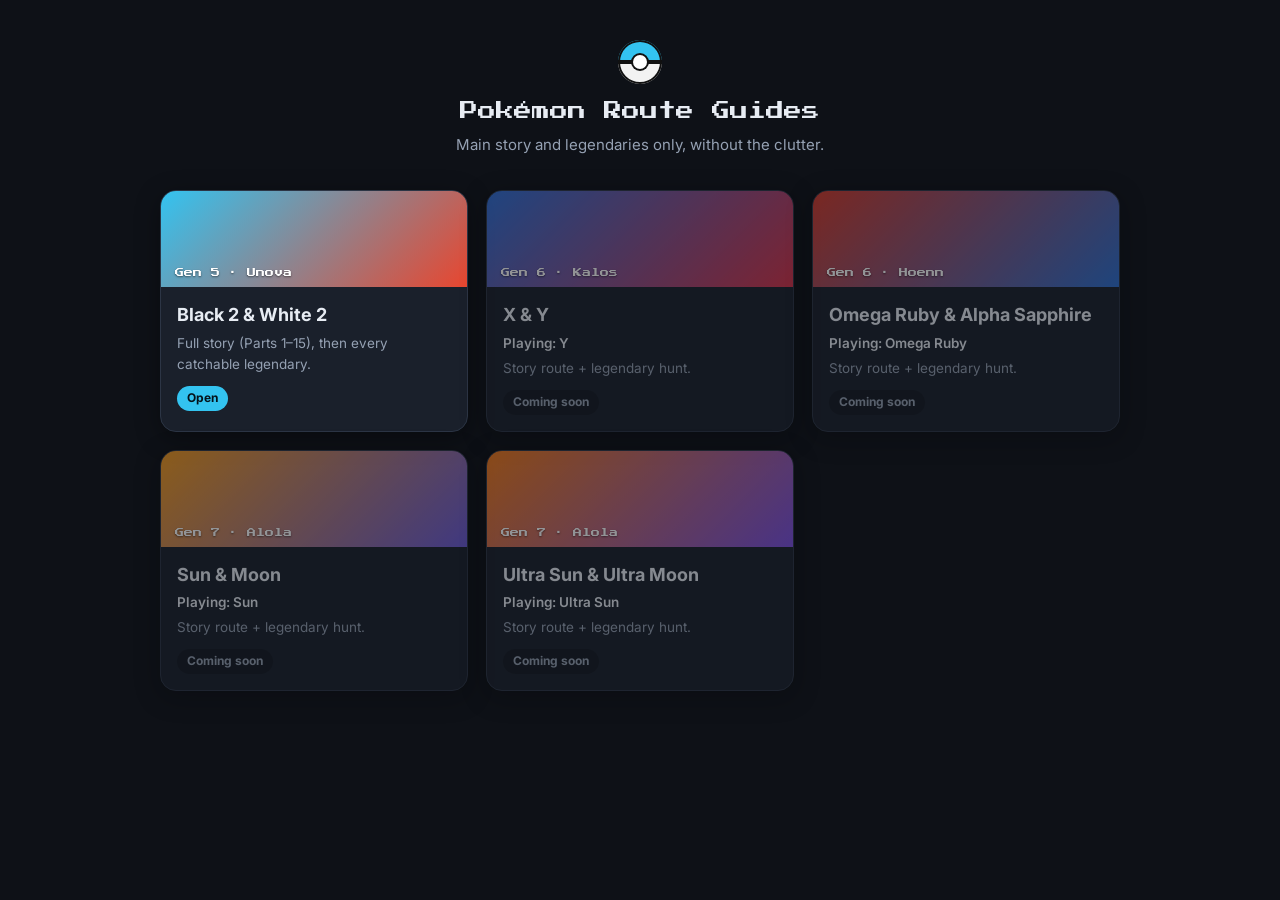
==== index.html @ 14058d38 "Offline mode and type-chart crosshair - Service worker (sw.js): the site's files are network-first w" ====
<!doctype html>
<html lang="en">
<head>
<meta charset="utf-8">
<meta name="viewport" content="width=device-width, initial-scale=1">
<title>Pokémon Route Guides</title>
<link href="https://fonts.googleapis.com/css2?family=Inter:wght@400;500;600;700;800&family=Press+Start+2P&display=swap" rel="stylesheet">
<link rel="stylesheet" href="css/style.css?v=7">
</head>
<body class="hub" data-mode="dark">
<header class="hub-head">
  <span class="ball" aria-hidden="true"></span>
  <h1>Pokémon Route Guides</h1>
  <p class="sub">Main story and legendaries only, without the clutter.</p>
</header>
<main class="hub-grid" id="grid"></main>
<script src="games/registry.js?v=7"></script>
<script>
  if ("serviceWorker" in navigator && location.protocol.startsWith("http")) navigator.serviceWorker.register("sw.js").catch(() => {});
  // Remember the last guide opened so the home page can highlight it.
  let last = null;
  try { last = localStorage.getItem("pg.lastGame"); } catch {}
  document.getElementById("grid").innerHTML = GAMES.map((g) => {
    const ready = g.status === "ready";
    const tag = ready ? (g.id === last ? "Continue" : "Open") : "Coming soon";
    const inner = `
      <div class="hub-art" style="background:linear-gradient(135deg, ${g.colors[1]}, ${g.colors[2]})">
        <span>Gen ${g.gen} · ${g.region}</span>
      </div>
      <div class="hub-body">
        <h2>${g.title}</h2>
        ${g.playing ? `<p class="hub-play">Playing: ${g.playing}</p>` : ""}
        <p>${g.blurb}</p>
        <span class="hub-tag ${ready ? "on" : ""}">${tag}</span>
      </div>`;
    return ready
      ? `<a class="hub-card" href="guide.html?game=${g.id}">${inner}</a>`
      : `<div class="hub-card soon">${inner}</div>`;
  }).join("");
</script>
</body>
</html>
---- css/style.css ----
/* ---------- Theme tokens ----------
   Light/dark base comes from body[data-mode]; the accent colors are set per
   game version (GAME.versions[].accent) as inline vars on <html>. */
:root { --accent: #33c3f0; --accent-2: #1b8fd1; --accent-ink: #04121a; }
body, body[data-mode="dark"] {
  --bg: #0e1117;
  --bg-2: #151a23;
  --card: #1a202b;
  --card-2: #212836;
  --line: #2c3545;
  --text: #e7ecf3;
  --muted: #95a1b3;
  --shadow: 0 6px 24px rgba(0,0,0,.35);

  --t-story: #4c8dff;
  --t-boss: #ff5a5f;
  --t-legend: #ffc531;
  --t-key: #b07cff;
  --t-prep: #3ccf8e;
  --t-heal: #ff7ab8;
  --t-tip: #8792a3;
}
body[data-mode="light"] {
  --bg: #f4f1ec;
  --bg-2: #ebe6df;
  --card: #ffffff;
  --card-2: #f7f4f0;
  --line: #ddd5ca;
  --text: #1d1f24;
  --muted: #6b6f78;
  --shadow: 0 6px 20px rgba(60,40,20,.10);

  --t-story: #2f6fe0;
  --t-boss: #d93a40;
  --t-legend: #c98a00;
  --t-key: #8a4fe0;
  --t-prep: #1e9e66;
  --t-heal: #d4458a;
  --t-tip: #7d8594;
}

* { box-sizing: border-box; }
html { scroll-behavior: smooth; scroll-padding-top: 130px; }
body {
  margin: 0; background: var(--bg); color: var(--text);
  font: 15px/1.55 Inter, system-ui, -apple-system, "Segoe UI", sans-serif;
  transition: background .25s, color .25s;
}
a { color: var(--accent); }
b { font-weight: 650; }

/* ---------- Top bar ---------- */
.topbar {
  position: sticky; top: 0; z-index: 20;
  display: flex; flex-wrap: wrap; align-items: center; gap: 12px 24px;
  padding: 12px 20px 16px; background: color-mix(in srgb, var(--bg) 88%, transparent);
  backdrop-filter: blur(10px); border-bottom: 1px solid var(--line);
}
.brand { display: flex; align-items: center; gap: 12px; margin-right: auto; }
.brand h1 { font: 13px/1.4 "Press Start 2P", monospace; margin: 0; letter-spacing: .5px; }
.brand .sub { margin: 4px 0 0; color: var(--muted); font-size: 12.5px; }
.ball {
  display: block;
  width: 30px; height: 30px; border-radius: 50%; flex: none; position: relative;
  background: linear-gradient(var(--accent) 0 46%, #111 46% 54%, #f2f2f2 54%);
  box-shadow: inset 0 0 0 2px #111;
}
.ball::after { content: ""; position: absolute; inset: 10px; border-radius: 50%; background: #fff; box-shadow: 0 0 0 2px #111; }
.controls { display: flex; flex-wrap: wrap; align-items: center; gap: 10px 14px; }
.seg { display: inline-flex; border: 1px solid var(--line); border-radius: 999px; padding: 3px; background: var(--card); }
.seg button {
  border: 0; background: transparent; color: var(--muted); font: 600 13px Inter, sans-serif;
  padding: 6px 14px; border-radius: 999px; cursor: pointer;
}
.seg button.on { background: var(--accent); color: var(--accent-ink); }
.sel, .tog { font-size: 13px; color: var(--muted); display: inline-flex; align-items: center; gap: 6px; cursor: pointer; }
.sel select {
  background: var(--card); color: var(--text); border: 1px solid var(--line); border-radius: 8px;
  padding: 5px 8px; font: 500 13px Inter, sans-serif;
}
.tog input { accent-color: var(--accent); width: 16px; height: 16px; }
.btn {
  background: var(--card); color: var(--text); border: 1px solid var(--line); border-radius: 8px;
  padding: 6px 12px; font: 600 13px Inter, sans-serif; cursor: pointer; text-decoration: none; white-space: nowrap;
}
.btn:hover { border-color: var(--accent); }
.progress { position: absolute; left: 0; right: 0; bottom: 0; height: 3px; background: transparent; }
.progress .bar { height: 100%; width: 0; background: linear-gradient(90deg, var(--accent-2), var(--accent)); transition: width .3s; }

/* ---------- Layout ---------- */
.layout {
  display: grid; grid-template-columns: 250px minmax(0, 1fr) 310px; gap: 24px;
  max-width: 1500px; margin: 0 auto; padding: 20px 24px;
}
@media (min-width: 1600px) {
  .layout { grid-template-columns: 280px minmax(0, 1fr) 340px; max-width: 1760px; gap: 32px; }
  body { font-size: 15.5px; }
}
.sidebar, .tracker { position: sticky; top: 110px; align-self: start; max-height: calc(100vh - 130px); overflow: auto; }

/* Sidebar nav */
.nav-group { font-size: 11px; text-transform: uppercase; letter-spacing: 1px; color: var(--muted); margin: 14px 8px 6px; font-weight: 700; }
.nav-item {
  display: grid; grid-template-columns: 26px 1fr; gap: 8px; align-items: start;
  padding: 8px 10px 8px 8px; border-radius: 10px; border: 1px solid transparent; margin-bottom: 2px;
}
.nav-item:hover { background: var(--card); border-color: var(--line); }
.nav-item.active { background: var(--card); border-color: var(--accent); }
.nav-link { color: var(--text); text-decoration: none; display: block; min-width: 0; }
.nav-item .np { font: 9px "Press Start 2P", monospace; color: var(--accent); }
.nav-item .nt { display: block; font-weight: 600; font-size: 13.5px; margin-top: 3px; line-height: 1.3; }
.nav-item .na { display: block; font-size: 11.5px; color: var(--muted); line-height: 1.35; margin-top: 2px; }
.nav-item .nc { display: block; font-size: 12px; color: var(--muted); margin-top: 2px; }
.nav-item .nc .stars { color: var(--t-legend); }
.pcheck {
  width: 24px; height: 24px; border-radius: 50%; border: 2px solid var(--accent); background: transparent;
  color: transparent; font-size: 12px; font-weight: 800; cursor: pointer; display: grid; place-items: center; margin-top: 2px; padding: 0;
}
.pcheck:hover { background: color-mix(in srgb, var(--accent) 20%, transparent); }
.nav-item.complete .pcheck { background: var(--t-prep); border-color: var(--t-prep); color: var(--card); }
.nav-item.complete .nt { color: var(--muted); }

/* Legend key */
.key { display: flex; flex-wrap: wrap; gap: 6px; margin: 16px 6px 0; }

/* ---------- Chapter ---------- */
.chapter { margin-bottom: 40px; }
.chapter.collapsed { margin-bottom: 14px; }
.chapter.collapsed > .step { display: none; }
.chapter.collapsed .ch-head { margin-bottom: 0; padding-top: 12px; padding-bottom: 12px; }
.chapter.collapsed .ch-areas, .chapter.collapsed .ch-meta, .chapter.collapsed .ch-intro, .chapter.collapsed .more { display: none; }
.chapter.collapsed .ch-head h2 { font-size: 17px; margin: 4px 0 0; }
.ch-toggle {
  position: absolute; right: 14px; top: 14px; z-index: 1; width: 32px; height: 32px; border-radius: 8px;
  border: 1px solid var(--line); background: var(--card); color: var(--text); cursor: pointer; font-size: 16px;
  transition: transform .2s;
}
.ch-toggle:hover { border-color: var(--accent); }
.chapter.collapsed .ch-toggle { transform: rotate(-90deg); }
.ch-count { margin-left: 8px; color: var(--muted); font: 600 12px Inter, sans-serif; }
.ch-head h2 { padding-right: 40px; }

/* "More on Bulbapedia" */
.more { margin-top: 12px; font-size: 13px; position: relative; }
.more summary { cursor: pointer; color: var(--muted); font-weight: 600; list-style: none; }
.more summary::-webkit-details-marker { display: none; }
.more summary::before { content: "▸ "; }
.more[open] summary::before { content: "▾ "; }
.more summary:hover { color: var(--accent); }
.more-group { display: flex; flex-wrap: wrap; gap: 6px; margin-top: 10px; }
.more-group a {
  font-size: 12px; padding: 3px 9px; border-radius: 999px; text-decoration: none;
  background: var(--bg-2); border: 1px solid var(--line); color: var(--text);
}
.more-group a:hover { border-color: var(--accent); color: var(--accent); }
.more-group a.more-part { font-weight: 700; background: color-mix(in srgb, var(--accent) 15%, var(--card)); }
.btn.wt { color: var(--muted); }
.btn.wt:hover { color: var(--accent); }

/* keyboard focus on a step */
.step.kfocus { box-shadow: 0 0 0 2px var(--accent); }
.kbd-table { width: 100%; border-collapse: collapse; margin-top: 10px; font-size: 14px; }
.kbd-table td { padding: 6px 4px; border-top: 1px solid var(--line); }
.kbd-table td:first-child { white-space: nowrap; width: 40%; }
kbd {
  display: inline-block; min-width: 22px; padding: 1px 6px; border-radius: 5px; text-align: center;
  font: 600 12px ui-monospace, Consolas, monospace; background: var(--bg-2); border: 1px solid var(--line); border-bottom-width: 2px;
}
.dex-btn { display: none; }
.drawer-close { display: none; float: right; padding: 2px 8px; }
.drawer-backdrop { position: fixed; inset: 0; z-index: 29; background: rgba(5,8,12,.55); }
@media (pointer: coarse) { .kbd-btn { display: none; } }
.ch-head {
  border-radius: 16px; padding: 18px 20px; margin-bottom: 14px;
  background: linear-gradient(135deg, var(--card) 0%, var(--card-2) 100%);
  border: 1px solid var(--line); box-shadow: var(--shadow); position: relative; overflow: hidden;
}
.ch-head::before {
  content: ""; position: absolute; right: -40px; top: -40px; width: 160px; height: 160px; border-radius: 50%;
  background: radial-gradient(circle, color-mix(in srgb, var(--accent) 25%, transparent), transparent 70%);
}
.ch-part { font: 10px "Press Start 2P", monospace; color: var(--accent); }
.ch-head h2 { margin: 6px 0 4px; font-size: 22px; letter-spacing: -.3px; }
.ch-areas { color: var(--muted); font-size: 13px; }
.ch-meta { display: flex; flex-wrap: wrap; gap: 8px; margin-top: 10px; }
.chip {
  display: inline-flex; align-items: center; gap: 5px; font-size: 12px; font-weight: 600;
  padding: 3px 9px; border-radius: 999px; background: var(--bg-2); border: 1px solid var(--line); color: var(--text);
}
.ch-intro { margin: 10px 0 0; color: var(--muted); font-size: 14px; }
.postgame-banner {
  margin: 8px 0 18px; padding: 12px 16px; border-radius: 12px; font-weight: 600;
  background: color-mix(in srgb, var(--t-legend) 14%, var(--card)); border: 1px dashed var(--t-legend);
}

/* ---------- Step card ---------- */
.step {
  --tc: var(--t-story);
  display: grid; grid-template-columns: 34px 1fr; gap: 12px;
  background: var(--card); border: 1px solid var(--line); border-left: 4px solid var(--tc);
  border-radius: 12px; padding: 14px 16px 14px 12px; margin-bottom: 10px;
  transition: opacity .2s, transform .2s;
}
.step[data-type="boss"] { --tc: var(--t-boss); }
.step[data-type="legend"] {
  --tc: var(--t-legend);
  background: linear-gradient(120deg, color-mix(in srgb, var(--t-legend) 13%, var(--card)), var(--card) 60%);
  border-color: color-mix(in srgb, var(--t-legend) 50%, var(--line));
  border-left-width: 4px;
}
.step[data-type="key"] { --tc: var(--t-key); }
.step[data-type="prep"] { --tc: var(--t-prep); }
.step[data-type="heal"] { --tc: var(--t-heal); }
.step[data-type="tip"] { --tc: var(--t-tip); opacity: .85; }
.step.done { opacity: .5; }
.step.done .s-body { display: none; }
.step.done .s-title { text-decoration: line-through; text-decoration-color: var(--muted); }
body.hide-done .step.done { display: none; }
body:not(.extras) .step[data-type="tip"] { display: none; }
.step.flash { animation: flash 1.2s ease; }
@keyframes flash { 0%,100% { box-shadow: none; } 30% { box-shadow: 0 0 0 3px var(--accent); } }

.check {
  width: 26px; height: 26px; border-radius: 50%; border: 2px solid var(--tc); background: transparent;
  cursor: pointer; margin-top: 1px; display: grid; place-items: center; color: transparent; font-size: 14px; font-weight: 800;
}
.check:hover { background: color-mix(in srgb, var(--tc) 20%, transparent); }
.step.done .check { background: var(--tc); color: var(--card); }

.s-top { display: flex; flex-wrap: wrap; align-items: center; gap: 6px 8px; }
.tag {
  font-size: 10.5px; font-weight: 800; letter-spacing: .6px; text-transform: uppercase;
  padding: 2px 7px; border-radius: 5px; color: #fff; background: var(--tc);
}
.step[data-type="legend"] .tag { color: #2a1d00; }
.loc {
  font-size: 12px; font-weight: 600; color: var(--muted); background: none; border: 0; cursor: pointer; padding: 0;
  font-family: inherit;
}
.loc:hover { color: var(--accent); }
.s-title { margin: 4px 0 0; font-size: 16px; font-weight: 700; line-height: 1.35; }
.s-body { margin-top: 6px; color: var(--text); font-size: 14.5px; }
.s-body p { margin: 6px 0; }
.after { margin-top: 10px; }
.s-body ol { margin: 6px 0; padding-left: 20px; }
.s-body li { margin: 3px 0; }
.callout {
  margin-top: 10px; padding: 8px 12px; border-radius: 8px; font-size: 13.5px;
  background: color-mix(in srgb, var(--t-legend) 12%, var(--card-2)); border-left: 3px solid var(--t-legend);
}
.callout::before { content: "★ "; color: var(--t-legend); }
.s-actions { display: flex; flex-wrap: wrap; gap: 8px; margin-top: 10px; }
.mapbtn { display: inline-flex; align-items: center; gap: 8px; padding: 4px; padding-right: 12px; }
.mapbtn img { width: 54px; height: 36px; object-fit: cover; border-radius: 5px; display: block; }

/* inline maps (region pin + location maps): drag to pan, zoom with buttons / wheel */
.minimap {
  position: relative; overflow: hidden; border-radius: 10px; margin-top: 10px; height: clamp(220px, 42vw, 380px);
  border: 1px solid var(--line); background: #0a2440; cursor: grab; touch-action: pan-x pan-y; user-select: none;
}
.minimap.fit { background: #000; }
.minimap.drag, .lb-stage.drag { cursor: grabbing; }
.minimap img, .lb-stage img {
  position: absolute; left: 0; top: 0; max-width: none; transform-origin: 0 0;
  user-select: none; -webkit-user-drag: none; pointer-events: none;
}
.minimap:not(.ready) img { visibility: hidden; }
.minimap.failed::before { content: "Couldn't load this map. If you're offline, it wasn't saved yet (Sync → Save all maps)." !important; padding: 0 20px; text-align: center; }
.minimap:not(.ready)::before {
  content: "Loading map…"; position: absolute; inset: 0; display: grid; place-items: center; color: #9ab; font-size: 13px;
}
/* The pin's tip sits exactly on its anchor point (rotated 22px box: tip is 26.5px below its top edge). */
.minimap .pin, .lb-pin { position: absolute; width: 0; height: 0; pointer-events: none; z-index: 1; }
.pin span, .lb-pin span {
  position: absolute; left: -11px; top: -26.5px; width: 22px; height: 22px; border-radius: 50% 50% 50% 0;
  transform: rotate(-45deg); background: var(--t-boss); border: 3px solid #fff; box-shadow: 0 3px 10px rgba(0,0,0,.5);
  animation: bob 1.4s ease-in-out infinite;
}
.minimap .pin::after, .lb-pin::after { /* fixed dot marking the exact spot while the marker bobs */
  content: ""; position: absolute; left: -4px; top: -4px; width: 8px; height: 8px; border-radius: 50%;
  background: #fff; border: 2px solid var(--t-boss); box-shadow: 0 0 0 2px rgba(0,0,0,.45);
}
@keyframes bob { 50% { translate: 0 -4px; } }
.minimap .cap {
  position: absolute; left: 10px; bottom: 8px; font-size: 12px; font-weight: 700; color: #fff; z-index: 2;
  background: rgba(0,0,0,.6); padding: 2px 8px; border-radius: 6px; max-width: calc(100% - 190px);
}
.mm-tools { position: absolute; right: 8px; bottom: 8px; display: flex; gap: 4px; z-index: 2; }
.mm-tools button {
  width: 32px; height: 32px; border-radius: 7px; border: 1px solid rgba(255,255,255,.25); background: rgba(0,0,0,.65);
  color: #fff; font: 700 17px/1 Inter, system-ui, sans-serif; cursor: pointer; display: grid; place-items: center;
}
.mm-tools button:hover { background: rgba(0,0,0,.85); border-color: var(--accent); }
.mm-hint {
  position: absolute; left: 50%; top: 8px; translate: -50% 0; z-index: 2; white-space: nowrap; max-width: calc(100% - 16px);
  overflow: hidden; text-overflow: ellipsis; font-size: 11.5px; font-weight: 600; color: #fff;
  background: rgba(0,0,0,.6); padding: 2px 8px; border-radius: 6px; pointer-events: none; transition: opacity .25s;
}
.mm-hint { opacity: 0; }
.minimap.ready:hover .mm-hint { opacity: 1; }
.minimap.engaged .mm-hint, .minimap.drag .mm-hint { opacity: 0; }
@media (pointer: coarse) { .minimap .mm-hint { opacity: 1; } .minimap { cursor: zoom-in; } }

/* place names linked inside step text */
.xref {
  font: inherit; color: inherit; background: none; border: 0; padding: 0; cursor: pointer;
  text-decoration: underline dotted color-mix(in srgb, var(--accent) 70%, transparent); text-underline-offset: 3px;
}
.xref::after { content: " 📍"; font-size: .78em; }
.xref[data-kind="map"]::after { content: " 🗺"; }
.xref:hover { color: var(--accent); }

/* ---------- Boss panel ---------- */
.boss { margin-top: 10px; background: var(--card-2); border: 1px solid var(--line); border-radius: 10px; padding: 10px 12px; }
.boss-who { font-weight: 700; font-size: 13.5px; display: flex; justify-content: space-between; gap: 10px; flex-wrap: wrap; }
.boss-who .rw { color: var(--muted); font-weight: 600; font-size: 12.5px; }
.team { display: flex; flex-wrap: wrap; gap: 8px; margin: 8px 0; }
.mon {
  display: flex; flex-direction: column; align-items: center; width: 92px; padding: 4px 4px 6px;
  background: var(--card); border: 1px solid var(--line); border-radius: 10px; text-align: center;
}
.mon img { width: 64px; height: 64px; image-rendering: pixelated; }
.mon .mn { font-size: 12px; font-weight: 700; line-height: 1.2; }
.mon .ml { font-size: 11px; color: var(--muted); }
.mon .mi { font-size: 10px; color: var(--muted); font-style: italic; }
.types { display: flex; gap: 3px; flex-wrap: wrap; justify-content: center; margin-top: 3px; }
.ty { font-size: 9.5px; font-weight: 800; letter-spacing: .3px; color: #fff; padding: 1px 5px; border-radius: 4px; text-transform: uppercase; text-shadow: 0 1px 1px rgba(0,0,0,.35); }
.use { font-size: 13.5px; }
.use b.lbl { color: var(--t-boss); }

/* ---------- Legendary encounter card ---------- */
.legend-card { display: flex; gap: 14px; align-items: center; margin-top: 10px; padding: 10px 12px; border-radius: 10px; background: var(--card-2); border: 1px solid color-mix(in srgb, var(--t-legend) 40%, var(--line)); }
.legend-card .spr { width: 96px; height: 96px; flex: none; display: grid; place-items: center; background: radial-gradient(circle, color-mix(in srgb, var(--t-legend) 30%, transparent), transparent 70%); border-radius: 50%; }
.legend-card .spr img { image-rendering: pixelated; max-width: 96px; max-height: 96px; }
.legend-card .ln { font-weight: 800; font-size: 17px; }
.legend-card .lv { font: 10px "Press Start 2P", monospace; color: var(--t-legend); margin-left: 6px; }
.legend-card .types { justify-content: flex-start; margin: 4px 0 6px; }
.legend-card .row { font-size: 13.5px; margin: 2px 0; }
.legend-card .row b { color: var(--muted); font-weight: 600; }
.legend-card .caught-btn { margin-top: 6px; }
.caught-btn.on { background: var(--t-legend); color: #2a1d00; border-color: var(--t-legend); }

/* ---------- Tracker ---------- */
.tracker .panel { background: var(--card); border: 1px solid var(--line); border-radius: 14px; padding: 14px; box-shadow: var(--shadow); margin-bottom: 14px; }
.tracker h3 { margin: 0 0 4px; font: 11px "Press Start 2P", monospace; color: var(--t-legend); }
.tracker .count { font-size: 26px; font-weight: 800; }
.tracker .count small { font-size: 14px; color: var(--muted); font-weight: 600; }
.dexbar { height: 6px; border-radius: 6px; background: var(--bg-2); overflow: hidden; margin: 6px 0 10px; }
.dexbar div { height: 100%; background: var(--t-legend); transition: width .3s; }
.tgroup { font-size: 11px; text-transform: uppercase; letter-spacing: 1px; color: var(--muted); margin: 12px 0 4px; font-weight: 700; }
.trow { display: grid; grid-template-columns: 40px 1fr auto; align-items: center; gap: 8px; padding: 4px 6px; border-radius: 8px; cursor: pointer; }
.trow:hover { background: var(--card-2); }
.trow img { width: 40px; height: 40px; image-rendering: pixelated; }
.trow .tn { font-weight: 700; font-size: 13.5px; line-height: 1.2; }
.trow .tw { font-size: 11.5px; color: var(--muted); line-height: 1.25; }
.trow .tc { width: 22px; height: 22px; border-radius: 50%; border: 2px solid var(--t-legend); display: grid; place-items: center; font-size: 12px; color: transparent; background: none; cursor: pointer; }
.trow.caught .tc { background: var(--t-legend); color: #2a1d00; }
.trow.caught img { filter: none; }
.trow:not(.caught) img { filter: grayscale(.85) brightness(.9); }
.trow.caught .tn::after { content: " ✓"; color: var(--t-prep); }
.kit { font-size: 13px; margin: 0; padding-left: 18px; }
.kit li { margin: 3px 0; }
.nig { font-size: 12.5px; color: var(--muted); margin: 0; padding-left: 18px; }

/* ---------- FAB ---------- */
.fab {
  position: fixed; right: 22px; bottom: 22px; z-index: 15; border: 0; cursor: pointer;
  background: var(--accent); color: var(--accent-ink); font: 700 14px Inter, sans-serif;
  padding: 12px 18px; border-radius: 999px; box-shadow: 0 8px 24px rgba(0,0,0,.3);
}

/* ---------- Lightbox ---------- */
.lightbox { position: fixed; inset: 0; z-index: 50; background: rgba(5,8,12,.94); display: flex; flex-direction: column; }
.lightbox[hidden] { display: none; }
.lb-bar { display: flex; align-items: center; gap: 10px; padding: 10px 14px; color: #fff; }
.lb-bar #lbTitle { font-weight: 700; margin-right: auto; }
.lb-hint { color: #9aa; font-size: 12.5px; }
@media (max-width: 900px) { .lb-hint { display: none; } }
.lb-bar .btn { background: #1d2430; color: #fff; border-color: #333d4d; }
.lb-stage { flex: 1; overflow: hidden; position: relative; cursor: grab; touch-action: none; user-select: none; }
.lb-pin span { left: -18px; top: -43.5px; width: 36px; height: 36px; border-width: 5px; } /* tip = top + 18 + 25.5 */
.lb-pin::after { left: -5px; top: -5px; width: 10px; height: 10px; }

.trow .tl { color: var(--muted); font-weight: 600; font-size: 11.5px; }

/* ---------- Home page (game picker) ---------- */
.hub-head { max-width: 1000px; margin: 0 auto; padding: 40px 20px 10px; text-align: center; }
.hub-head .ball { margin: 0 auto 14px; width: 44px; height: 44px; }
.hub-head .ball::after { inset: 15px; }
.hub-head h1 { font: 18px/1.5 "Press Start 2P", monospace; margin: 0; }
.hub-head .sub { color: var(--muted); margin: 8px 0 0; }
.hub-grid {
  max-width: 1000px; margin: 0 auto; padding: 24px 20px 60px;
  display: grid; grid-template-columns: repeat(auto-fill, minmax(260px, 1fr)); gap: 18px;
}
.hub-card {
  display: block; text-decoration: none; color: var(--text); background: var(--card);
  border: 1px solid var(--line); border-radius: 16px; overflow: hidden; box-shadow: var(--shadow);
  transition: transform .15s, border-color .15s;
}
a.hub-card:hover { transform: translateY(-3px); border-color: var(--accent); }
.hub-card.soon { opacity: .55; }
.hub-art { height: 96px; display: flex; align-items: flex-end; padding: 10px 14px; }
.hub-art span { font: 9px "Press Start 2P", monospace; color: #fff; text-shadow: 0 1px 2px rgba(0,0,0,.5); }
.hub-body { padding: 14px 16px 16px; }
.hub-body h2 { margin: 0 0 4px; font-size: 18px; }
.hub-body p { margin: 0 0 10px; color: var(--muted); font-size: 13.5px; }
.hub-body .hub-play { color: var(--text); font-weight: 600; margin-bottom: 4px; }
.hub-tag { display: inline-block; font-size: 12px; font-weight: 700; padding: 3px 10px; border-radius: 999px; background: var(--bg-2); color: var(--muted); }
.hub-tag.on { background: var(--accent); color: var(--accent-ink); }

/* ---------- Sync ---------- */
.sync-btn .dot { display: inline-block; width: 8px; height: 8px; border-radius: 50%; margin-right: 6px; background: var(--muted); vertical-align: 1px; }
.sync-btn[data-state="ok"] .dot { background: var(--t-prep); }
.sync-btn[data-state="pending"] .dot, .sync-btn[data-state="syncing"] .dot { background: var(--t-legend); animation: pulse 1s infinite; }
.sync-btn[data-state="error"] .dot { background: var(--t-boss); }
.sync-btn[data-state="offline"] { border-color: var(--t-legend); }
.sync-btn[data-state="offline"] .dot { background: transparent; box-shadow: inset 0 0 0 2px var(--t-legend); }
.sync-btn.offline-ready::after { content: "⬇"; font-size: 10px; margin-left: 5px; opacity: .7; } /* every map saved for offline */
.sd-check { display: flex; gap: 8px; align-items: flex-start; font-size: 13px; margin-top: 8px; }
.sd-check input { margin-top: 3px; }
@keyframes pulse { 50% { opacity: .3; } }
.sync-dlg {
  width: min(560px, calc(100vw - 32px)); max-height: calc(100vh - 40px); overflow: auto;
  background: var(--card); color: var(--text); border: 1px solid var(--line); border-radius: 16px; padding: 18px 20px; box-shadow: var(--shadow);
}
.sync-dlg::backdrop { background: rgba(5,8,12,.6); }
.sd-head { display: flex; justify-content: space-between; align-items: center; }
.sd-head h2 { margin: 0; font-size: 19px; }
.sd-note { color: var(--muted); margin: 6px 0 4px; font-size: 13.5px; }
.sd-sec { border-top: 1px solid var(--line); padding-top: 12px; margin-top: 12px; font-size: 14px; }
.sd-sec h3 { margin: 0 0 6px; font-size: 15px; display: flex; gap: 10px; align-items: center; flex-wrap: wrap; }
.sd-sec h4 { margin: 14px 0 6px; font-size: 13.5px; }
.sd-sec p, .sd-sec ol { margin: 6px 0; }
.sd-sec ol { padding-left: 20px; }
.sd-state { font-size: 12px; font-weight: 700; padding: 2px 8px; border-radius: 999px; background: var(--bg-2); color: var(--muted); }
.sd-state[data-state="ok"] { color: var(--t-prep); }
.sd-state[data-state="error"] { color: var(--t-boss); }
.sd-row { display: flex; gap: 8px; flex-wrap: wrap; margin-top: 8px; }
.sd-row input { flex: 1; min-width: 180px; }
.sync-dlg input, .sync-dlg textarea {
  background: var(--bg-2); color: var(--text); border: 1px solid var(--line); border-radius: 8px; padding: 8px 10px;
  font: 13px ui-monospace, Consolas, monospace; width: 100%;
}
.sync-dlg textarea { resize: vertical; word-break: break-all; }
.sd-fine { color: var(--muted); font-size: 12.5px; }
.btn.primary { background: var(--accent); color: var(--accent-ink); border-color: var(--accent); }

.foot { text-align: center; color: var(--muted); font-size: 12px; padding: 30px 20px 80px; }

/* ---------- Responsive ---------- */
@media (max-width: 1180px) {
  .layout { grid-template-columns: 230px minmax(0, 1fr); }
  /* Legendary Dex becomes a slide-out drawer */
  .dex-btn, .drawer-close { display: inline-block; }
  .tracker {
    position: fixed; top: 0; right: 0; bottom: 0; z-index: 30; width: min(380px, 92vw); max-height: none;
    padding: 14px; background: var(--bg); border-left: 1px solid var(--line); box-shadow: -10px 0 30px rgba(0,0,0,.35);
    transform: translateX(105%); transition: transform .25s ease; overflow-y: auto;
  }
  .tracker.open { transform: none; }
  body.drawer-open { overflow: hidden; }
}
@media (max-width: 760px) {
  .layout { grid-template-columns: 1fr; padding: 12px 16px; }
  /* one scrollable row of controls keeps the sticky header short */
  .controls { flex-wrap: nowrap; overflow-x: auto; width: 100%; padding-bottom: 2px; scrollbar-width: none; }
  .controls::-webkit-scrollbar { display: none; }
  .controls > * { flex: none; }
  .ch-head { padding: 14px 16px; }
  .ch-head h2 { font-size: 19px; }
  .s-actions .btn { font-size: 12.5px; }
  .sidebar { position: static; max-height: none; display: flex; overflow-x: auto; gap: 6px; }
  .sidebar .nav-group, .sidebar .key { display: none; }
  .nav-item { flex: none; width: 200px; }
  .topbar { padding: 10px 16px 14px; }
  .brand .sub { display: none; }
  html { scroll-padding-top: 130px; }
}

/* ---------- Types panel (matchups + type chart) ---------- */
.mon[data-mon] { cursor: pointer; }
.mon[data-mon]:hover { border-color: var(--accent); }
.legend-card button.ln { font: inherit; font-weight: 800; font-size: 17px; color: inherit; background: none; border: 0; padding: 0; cursor: pointer; }
.legend-card button.ln:hover { color: var(--accent); }
.types-dlg { width: min(720px, calc(100vw - 24px)); }
.types-dlg .sd-head { gap: 10px; }
.tt-tabs { display: flex; gap: 4px; margin-right: auto; margin-left: 12px; }
.tt-tabs .btn.on { background: var(--accent); color: var(--accent-ink); border-color: var(--accent); }
#ttSearch {
  width: 100%; margin-top: 14px; padding: 10px 12px; font: inherit; font-size: 15px; border-radius: 9px;
  border: 1px solid var(--line); background: var(--card-2); color: var(--text);
}
.tt-or { margin: 10px 0 6px; font-size: 12px; color: var(--muted); }
.tt-pick { display: flex; flex-wrap: wrap; gap: 5px; }
.tt-pick .ty { border: 2px solid transparent; cursor: pointer; font-size: 11px; padding: 3px 8px; opacity: .55; }
.tt-pick .ty.on { opacity: 1; border-color: var(--text); }
.tt-pick .ty:hover { opacity: 1; }
#ttResult { margin-top: 14px; }
.tt-empty, .tt-note { color: var(--muted); font-size: 12.5px; }
.tt-head { display: flex; align-items: center; gap: 12px; }
.tt-head img { width: 72px; height: 72px; image-rendering: pixelated; }
.tt-head .types { justify-content: flex-start; }
.tt-head .ty { font-size: 11px; padding: 2px 8px; }
.tt-name { font-weight: 800; font-size: 18px; }
.tt-name small { color: var(--muted); font-weight: 600; font-size: 12px; }
#ttResult h4 { margin: 14px 0 6px; font-size: 13px; text-transform: uppercase; letter-spacing: .5px; color: var(--muted); }
.tt-row { display: grid; grid-template-columns: 38px 92px 1fr; align-items: center; gap: 8px; padding: 4px 0; border-top: 1px solid var(--line); }
.tt-pills { display: flex; flex-wrap: wrap; gap: 4px; }
.tt-pills .ty { font-size: 10.5px; padding: 2px 7px; }
.tt-lbl { font-size: 12.5px; color: var(--muted); }
.tt-mult { font-weight: 800; text-align: center; border-radius: 6px; padding: 2px 0; font-size: 13px; }
/* Matchup rows: red = bad for this Pokémon, green = good for it */
.tt-mult { color: #fff; }
.tt-mult.worse { background: #9f1d16; }
.tt-mult.bad { background: #d0453e; }
.tt-mult.good { background: #2e7d32; }
.tt-mult.best { background: #1b5e20; }
/* Chart cells, from the attacker's side: green = super effective, red = not very, black = no effect */
.tt-table td.m2 { background: #2e7d32; color: #fff; }
.tt-table td.m05 { background: #8a3a3a; color: #fff; }
.tt-table td.m0 { background: #111; color: #fff; }
#ttChart { margin-top: 14px; overflow: auto; max-height: 70vh; }
.tt-table { border-collapse: collapse; font-size: 11px; margin: 0 auto; }
.tt-table th, .tt-table td { border: 1px solid var(--line); width: 30px; height: 26px; text-align: center; padding: 0; }
.tt-table td { font-weight: 800; }
/* Crosshair: hover (or click to pin) highlights the whole row and column */
.tt-table td, .tt-table th { cursor: pointer; }
.tt-table td.hl { box-shadow: inset 0 0 0 999px color-mix(in srgb, var(--accent) 28%, transparent); }
.tt-table th.hl { filter: brightness(1.2); box-shadow: inset 0 0 0 2px var(--text); }
.tt-table td.hx { outline: 2px solid var(--accent); outline-offset: -2px; box-shadow: inset 0 0 0 999px color-mix(in srgb, var(--accent) 45%, transparent); }
.tt-col { background: var(--c); color: #fff; position: sticky; top: 0; z-index: 1; }
.tt-col span { display: inline-block; font-size: 9.5px; font-weight: 800; text-transform: uppercase; }
.tt-rowh { background: var(--c); color: #fff; text-align: left !important; padding: 0 6px !important; width: auto !important;
  font-size: 10.5px; text-transform: uppercase; position: sticky; left: 0; z-index: 1; }
.tt-corner { background: var(--card); font-size: 9px; color: var(--muted); position: sticky; left: 0; top: 0; z-index: 2; width: auto !important; padding: 0 4px !important; }
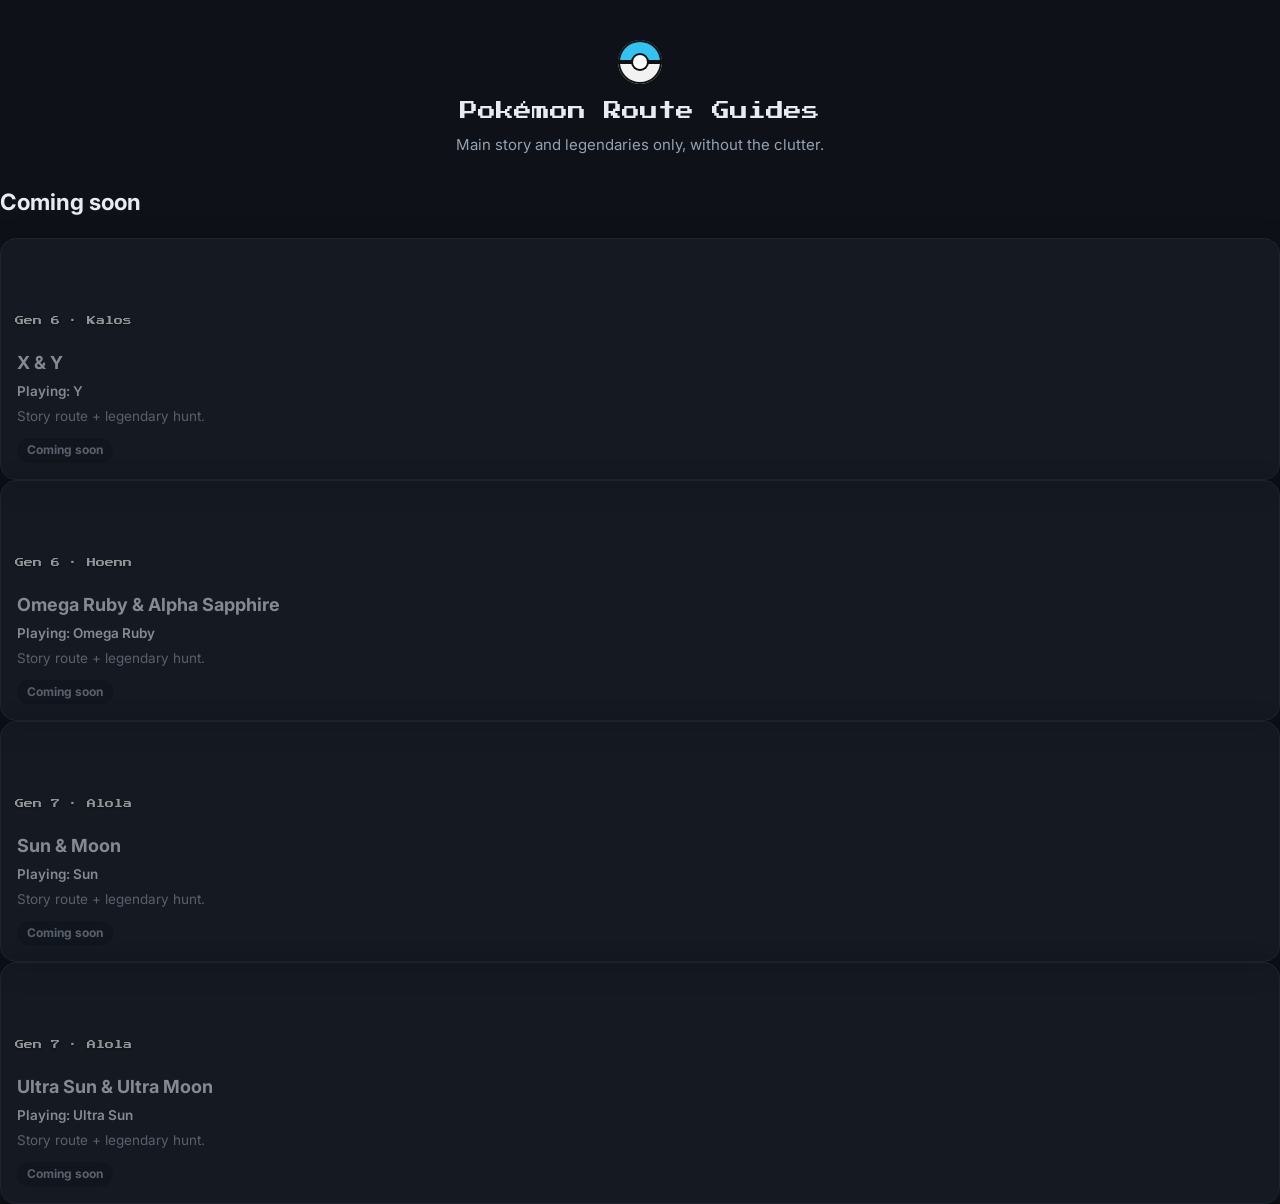
==== commit 8b97e9ef: "Home page hero for the guide you're playing; offline cache v2; README The in-progress guide gets a b" ====
--- a/index.html
+++ b/index.html
@@ -5,38 +5,98 @@
 <meta name="viewport" content="width=device-width, initial-scale=1">
 <title>Pokémon Route Guides</title>
 <link href="https://fonts.googleapis.com/css2?family=Inter:wght@400;500;600;700;800&family=Press+Start+2P&display=swap" rel="stylesheet">
-<link rel="stylesheet" href="css/style.css?v=7">
+<link rel="stylesheet" href="css/style.css?v=16">
 </head>
-<body class="hub" data-mode="dark">
+<body class="hub" data-mode="dark" data-skin="gen5">
 <header class="hub-head">
   <span class="ball" aria-hidden="true"></span>
-  <h1>Pokémon Route Guides</h1>
-  <p class="sub">Main story and legendaries only, without the clutter.</p>
+  <div>
+    <h1>Pokémon Route Guides</h1>
+    <p class="sub">Main story and legendaries only, without the clutter.</p>
+  </div>
 </header>
-<main class="hub-grid" id="grid"></main>
-<script src="games/registry.js?v=7"></script>
+<main class="hub-main">
+  <div class="trim hub-trim"></div>
+  <div id="hero"></div>
+  <div id="others"></div>
+</main>
+<script src="js/icons.js?v=16"></script>
+<script src="games/registry.js?v=16"></script>
 <script>
   if ("serviceWorker" in navigator && location.protocol.startsWith("http")) navigator.serviceWorker.register("sw.js").catch(() => {});
-  // Remember the last guide opened so the home page can highlight it.
-  let last = null;
-  try { last = localStorage.getItem("pg.lastGame"); } catch {}
-  document.getElementById("grid").innerHTML = GAMES.map((g) => {
-    const ready = g.status === "ready";
-    const tag = ready ? (g.id === last ? "Continue" : "Open") : "Coming soon";
-    const inner = `
-      <div class="hub-art" style="background:linear-gradient(135deg, ${g.colors[1]}, ${g.colors[2]})">
-        <span>Gen ${g.gen} · ${g.region}</span>
-      </div>
-      <div class="hub-body">
-        <h2>${g.title}</h2>
-        ${g.playing ? `<p class="hub-play">Playing: ${g.playing}</p>` : ""}
-        <p>${g.blurb}</p>
-        <span class="hub-tag ${ready ? "on" : ""}">${tag}</span>
-      </div>`;
-    return ready
-      ? `<a class="hub-card" href="guide.html?game=${g.id}">${inner}</a>`
-      : `<div class="hub-card soon">${inner}</div>`;
-  }).join("");
+  (() => {
+    const esc = (s) => String(s).replace(/[&<>"]/g, (c) => ({ "&": "&amp;", "<": "&lt;", ">": "&gt;", '"': "&quot;" }[c]));
+    let last = null;
+    try { last = localStorage.getItem("pg.lastGame"); } catch {}
+    const ready = GAMES.filter((g) => g.status === "ready");
+    // The hero is the guide you're playing: the last one you opened, else the first ready one.
+    const hero = ready.find((g) => g.id === last) || ready[0];
+    const colors = (g) => `--c0:${g.colors[0]};--c1:${g.colors[1]};--c2:${g.colors[2]}`;
+    const art = (g) => (g.art || []).map((src) => `<img src="${src}" alt="" loading="lazy">`).join("");
+
+    const card = (g) => {
+      const on = g.status === "ready";
+      const inner = `
+        <div class="hub-art" style="${colors(g)}">${art(g)}<span>Gen ${g.gen} · ${g.region}</span></div>
+        <div class="hub-body">
+          <h2>${esc(g.title)}</h2>
+          ${g.playing ? `<p class="hub-play">Playing: ${esc(g.playing)}</p>` : ""}
+          <p>${esc(g.blurb)}</p>
+          <span class="hub-tag ${on ? "on" : ""}">${on ? "Open" : "Coming soon"}</span>
+        </div>`;
+      return on ? `<a class="hub-card" href="guide.html?game=${g.id}">${inner}</a>` : `<div class="hub-card soon">${inner}</div>`;
+    };
+    const rest = GAMES.filter((g) => g !== hero);
+    const restReady = rest.filter((g) => g.status === "ready"), planned = rest.filter((g) => g.status !== "ready");
+    document.getElementById("others").innerHTML =
+      (restReady.length ? `<h2 class="hub-sec">More guides</h2><div class="hub-row">${restReady.map(card).join("")}</div>` : "")
+      + (planned.length ? `<h2 class="hub-sec">Coming soon</h2><div class="hub-row">${planned.map(card).join("")}</div>` : "");
+    if (!hero) return;
+
+    // Hero: the guide's own data gives the parts and legendaries; progress comes from the same
+    // localStorage keys the guide uses (pg.<id>.done / caught / ver / extras).
+    const get = (k, d) => { try { const v = localStorage.getItem(`pg.${hero.id}.${k}`); return v == null ? d : JSON.parse(v); } catch { return d; } };
+    const paint = (G) => {
+      const ver = G && (G.versions.find((v) => v.id === get("ver")) || G.versions[0]);
+      if (G) {
+        document.body.dataset.skin = G.skin || "gen5";
+        const r = document.documentElement.style;
+        r.setProperty("--accent", ver.accent); r.setProperty("--accent-2", ver.accent2); r.setProperty("--accent-ink", ver.ink);
+      }
+      let stats = "", where = "";
+      if (G) {
+        const done = new Set(get("done", [])), caught = new Set(get("caught", [])), extras = get("extras", false);
+        const pick = (s) => String(s).replace(/\{([^{}|]*)\|([^{}]*)\}/g, (_, a, b) => (ver === G.versions[0] ? a : b));
+        const all = G.chapters.flatMap((c) => c.steps.map((s) => ({ s, c }))).filter(({ s }) => extras || s.type !== "tip");
+        const req = all.filter(({ s }) => s.type !== "tip"), nDone = req.filter(({ s }) => done.has(s.id)).length;
+        let lastI = -1; all.forEach(({ s }, i) => { if (done.has(s.id)) lastI = i; });
+        const next = all[lastI + 1] || all.find(({ s }) => !done.has(s.id));
+        const legs = G.legends.filter((l) => l.ver === "both" || l.ver === ver.id), nC = legs.filter((l) => caught.has(l.id)).length;
+        const main = G.chapters.filter((c) => !c.postgame);
+        const partTxt = !next ? "All done" : next.c.postgame ? esc(next.c.part) : `${esc(next.c.part)} <small>of ${main.length}</small>`;
+        stats = `<div class="hh-stats">
+          <div class="hh-stat"><div class="k">Progress</div><div class="v">${partTxt}</div><div class="bar"><div style="width:${req.length ? (nDone / req.length) * 100 : 0}%"></div></div></div>
+          <div class="hh-stat leg"><div class="k">Legendaries</div><div class="v">${nC}<small> / ${legs.length} in ${esc(ver.label)}</small></div><div class="bar"><div style="width:${legs.length ? (nC / legs.length) * 100 : 0}%"></div></div></div>
+        </div>`;
+        where = next ? `<p class="hh-where">${done.size ? "Up next" : "Start with"}: <b>${pick(next.s.title).replace(/<[^>]*>/g, "")}</b></p>` : "";
+      }
+      document.getElementById("hero").innerHTML = `
+        <a class="hub-hero" href="guide.html?game=${hero.id}">
+          <div class="hh-art" style="${colors(hero)}"><span class="hh-tag">Gen ${hero.gen} · ${hero.region}</span>${art(hero)}</div>
+          <div class="hh-body">
+            <h2>${esc(hero.title)}</h2>
+            <p class="hh-play">${esc(hero.blurb)}</p>
+            ${stats}${where}
+            <span class="btn primary hh-go">${icon("play")}${get("done", []).length ? "Continue" : "Start"}</span>
+          </div>
+        </a>`;
+    };
+    paint(null);
+    const s = document.createElement("script");
+    s.src = `games/${hero.id}/data.js?v=16`;
+    s.onload = () => paint(window.GAME);
+    document.body.appendChild(s);
+  })();
 </script>
 </body>
 </html>
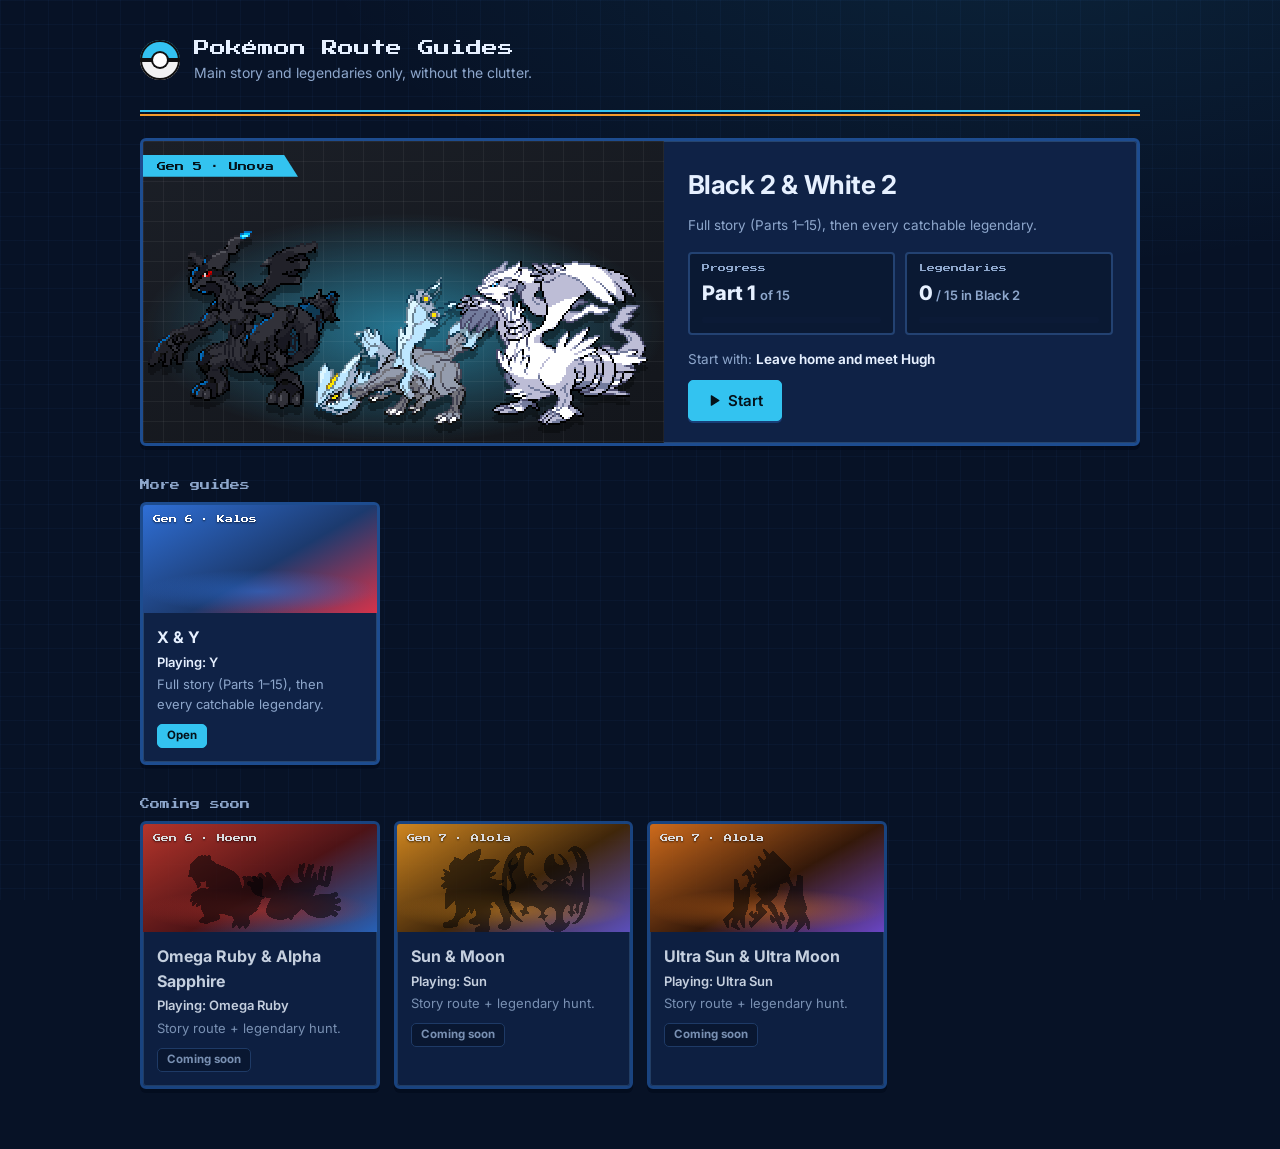
==== commit 247f20e5: "Publish X & Y: home page art, Kalos sprite sizing, README, BUILD 17 X & Y is now ready in the regist" ====
--- a/index.html
+++ b/index.html
@@ -5,7 +5,7 @@
 <meta name="viewport" content="width=device-width, initial-scale=1">
 <title>Pokémon Route Guides</title>
 <link href="https://fonts.googleapis.com/css2?family=Inter:wght@400;500;600;700;800&family=Press+Start+2P&display=swap" rel="stylesheet">
-<link rel="stylesheet" href="css/style.css?v=16">
+<link rel="stylesheet" href="css/style.css?v=17">
 </head>
 <body class="hub" data-mode="dark" data-skin="gen5">
 <header class="hub-head">
@@ -20,8 +20,8 @@
   <div id="hero"></div>
   <div id="others"></div>
 </main>
-<script src="js/icons.js?v=16"></script>
-<script src="games/registry.js?v=16"></script>
+<script src="js/icons.js?v=17"></script>
+<script src="games/registry.js?v=17"></script>
 <script>
   if ("serviceWorker" in navigator && location.protocol.startsWith("http")) navigator.serviceWorker.register("sw.js").catch(() => {});
   (() => {
@@ -57,7 +57,7 @@
     // localStorage keys the guide uses (pg.<id>.done / caught / ver / extras).
     const get = (k, d) => { try { const v = localStorage.getItem(`pg.${hero.id}.${k}`); return v == null ? d : JSON.parse(v); } catch { return d; } };
     const paint = (G) => {
-      const ver = G && (G.versions.find((v) => v.id === get("ver")) || G.versions[0]);
+      const ver = G && (G.versions.find((v) => v.id === get("ver", G.defaultVersion)) || G.versions[0]);
       if (G) {
         document.body.dataset.skin = G.skin || "gen5";
         const r = document.documentElement.style;
@@ -66,12 +66,14 @@
       let stats = "", where = "";
       if (G) {
         const done = new Set(get("done", [])), caught = new Set(get("caught", [])), extras = get("extras", false);
-        const pick = (s) => String(s).replace(/\{([^{}|]*)\|([^{}]*)\}/g, (_, a, b) => (ver === G.versions[0] ? a : b));
+        const starter = get("starter", G.starter?.options[0][0]);
+        const pick = (s) => String(s).replace(/\{([^{}|]*)\|([^{}]*)\}/g, (_, a, b) => (ver === G.versions[0] ? a : b))
+          .replace(/\$\{(\w+)\}/g, (m, k) => G.starter?.slots[starter]?.[k]?.[0] || m);
         const all = G.chapters.flatMap((c) => c.steps.map((s) => ({ s, c }))).filter(({ s }) => extras || s.type !== "tip");
         const req = all.filter(({ s }) => s.type !== "tip"), nDone = req.filter(({ s }) => done.has(s.id)).length;
         let lastI = -1; all.forEach(({ s }, i) => { if (done.has(s.id)) lastI = i; });
         const next = all[lastI + 1] || all.find(({ s }) => !done.has(s.id));
-        const legs = G.legends.filter((l) => l.ver === "both" || l.ver === ver.id), nC = legs.filter((l) => caught.has(l.id)).length;
+        const legs = G.legends.filter((l) => (l.ver === "both" || l.ver === ver.id) && (!l.starter || l.starter === starter)), nC = legs.filter((l) => caught.has(l.id)).length;
         const main = G.chapters.filter((c) => !c.postgame);
         const partTxt = !next ? "All done" : next.c.postgame ? esc(next.c.part) : `${esc(next.c.part)} <small>of ${main.length}</small>`;
         stats = `<div class="hh-stats">
@@ -93,7 +95,7 @@
     };
     paint(null);
     const s = document.createElement("script");
-    s.src = `games/${hero.id}/data.js?v=16`;
+    s.src = `games/${hero.id}/data.js?v=17`;
     s.onload = () => paint(window.GAME);
     document.body.appendChild(s);
   })();
--- a/css/style.css
+++ b/css/style.css
@@ -1,262 +1,435 @@
-/* ---------- Theme tokens ----------
-   Light/dark base comes from body[data-mode]; the accent colors are set per
-   game version (GAME.versions[].accent) as inline vars on <html>. */
+/* =========================================================================
+   Theme: shared tokens + per-game skins.
+   • Layout and components below only use the tokens, never raw colors.
+   • body[data-skin] picks the game's look (GAME.skin: "gen5" for B2W2, "kalos" for X & Y).
+   • body[data-mode] is light/dark (per version), and the version's accent colors arrive as
+     --accent / --accent-2 / --accent-ink on <html> (GAME.versions[].accent…).
+   ========================================================================= */
 :root { --accent: #33c3f0; --accent-2: #1b8fd1; --accent-ink: #04121a; }
-body, body[data-mode="dark"] {
-  --bg: #0e1117;
-  --bg-2: #151a23;
-  --card: #1a202b;
-  --card-2: #212836;
-  --line: #2c3545;
-  --text: #e7ecf3;
-  --muted: #95a1b3;
+body {
+  --font: Inter, system-ui, -apple-system, "Segoe UI", sans-serif;
+  --pixel: "Press Start 2P", ui-monospace, monospace;   /* brand + short labels only */
+  --read: 72ch;                                          /* reading line length */
+
+  /* skin-neutral defaults (dark) */
+  --bg: #0e1117; --bg-2: #151a23; --bg-art: none;
+  --panel: #1a202b; --panel-2: #212836; --panel-3: #11161f;
+  --line: #2c3545; --line-soft: color-mix(in srgb, var(--line) 60%, transparent);
+  --frame: #2c3545; --frame-hi: transparent; --frame-w: 1px;
+  --text: #e7ecf3; --muted: #95a1b3;
+  --trim-a: var(--accent); --trim-b: #f39a2b;
+  --r: 12px; --r-sm: 8px; --r-btn: 8px;
   --shadow: 0 6px 24px rgba(0,0,0,.35);
-
-  --t-story: #4c8dff;
-  --t-boss: #ff5a5f;
-  --t-legend: #ffc531;
-  --t-key: #b07cff;
-  --t-prep: #3ccf8e;
-  --t-heal: #ff7ab8;
-  --t-tip: #8792a3;
-}
-body[data-mode="light"] {
-  --bg: #f4f1ec;
-  --bg-2: #ebe6df;
-  --card: #ffffff;
-  --card-2: #f7f4f0;
-  --line: #ddd5ca;
-  --text: #1d1f24;
-  --muted: #6b6f78;
-  --shadow: 0 6px 20px rgba(60,40,20,.10);
-
-  --t-story: #2f6fe0;
-  --t-boss: #d93a40;
-  --t-legend: #c98a00;
-  --t-key: #8a4fe0;
-  --t-prep: #1e9e66;
-  --t-heal: #d4458a;
-  --t-tip: #7d8594;
-}
-
+  --panel-shadow: var(--shadow);
+  --tab-clip: none; --tab-pad: 5px 12px; --tab-r: 999px;
+  --head-bg: linear-gradient(135deg, var(--panel), var(--panel-2));
+  --topbar-bg: color-mix(in srgb, var(--bg) 88%, transparent);
+
+  --t-story: #4c8dff; --t-boss: #ff5a5f; --t-legend: #ffc531; --t-key: #b07cff;
+  --t-prep: #3ccf8e; --t-heal: #ff7ab8; --t-tip: #8792a3;
+  --legend-ink: #2a1d00; --ok: #3ccf8e;
+}
+
+/* ---------- Gen 5 skin (B2W2): C-Gear / summary-screen panels ----------
+   Deep navy panels, chunky framed borders, angled header tabs, cyan + orange trim lines. */
+body[data-skin="gen5"] {
+  --frame-w: 3px; --r: 6px; --r-sm: 4px; --r-btn: 5px;
+  --tab-clip: polygon(0 0, calc(100% - 14px) 0, 100% 100%, 0 100%); --tab-pad: 5px 26px 5px 12px; --tab-r: 0;
+}
+body[data-skin="gen5"][data-mode="dark"] {
+  --bg: #071226; --bg-2: #0b1a36;
+  --bg-art:
+    linear-gradient(rgba(64,140,255,.045) 1px, transparent 1px) 0 0 / 24px 24px,
+    linear-gradient(90deg, rgba(64,140,255,.045) 1px, transparent 1px) 0 0 / 24px 24px,
+    radial-gradient(1200px 600px at 80% -10%, rgba(51,195,240,.10), transparent 60%);
+  --panel: #0f2246; --panel-2: #132b57; --panel-3: #0a1933;
+  --line: #234272; --frame: #1d4c8f; --frame-hi: rgba(120,190,255,.22);
+  --text: #e6f0ff; --muted: #8ea7cc;
+  --trim-a: var(--accent); --trim-b: #f39a2b;
+  --shadow: 0 8px 24px rgba(0,6,20,.55);
+  --panel-shadow: inset 0 0 0 1px var(--frame-hi), 0 4px 0 rgba(0,8,24,.55);
+  --head-bg: linear-gradient(180deg, #16326a 0, #0f2246 46px);
+  --topbar-bg: color-mix(in srgb, #06101f 92%, transparent);
+}
+body[data-skin="gen5"][data-mode="light"] {
+  --bg: #dfe6f0; --bg-2: #d2dbe8;
+  --bg-art:
+    linear-gradient(rgba(40,80,140,.06) 1px, transparent 1px) 0 0 / 24px 24px,
+    linear-gradient(90deg, rgba(40,80,140,.06) 1px, transparent 1px) 0 0 / 24px 24px;
+  --panel: #fbfdff; --panel-2: #eef3fa; --panel-3: #e6edf6;
+  --line: #c3cfdf; --frame: #8ea3c2; --frame-hi: #ffffff;
+  --text: #15233c; --muted: #5d6c85;
+  --trim-a: var(--accent); --trim-b: #2a8fd8;
+  --shadow: 0 6px 18px rgba(30,50,90,.14);
+  --panel-shadow: inset 0 0 0 1px var(--frame-hi), 0 4px 0 rgba(60,80,120,.22);
+  --head-bg: linear-gradient(180deg, #e3ebf6 0, #fbfdff 46px);
+  --topbar-bg: color-mix(in srgb, #eef3f9 92%, transparent);
+  --t-story: #2f6fe0; --t-boss: #d93a40; --t-legend: #c98a00; --t-key: #8a4fe0;
+  --t-prep: #1e9e66; --t-heal: #d4458a; --t-tip: #7d8594; --ok: #1e9e66;
+}
+
+/* ---------- Kalos skin (X & Y): sleek and modern ----------
+   Thin hairline borders, soft rounded glass panels, a single slim accent line. */
+body[data-skin="kalos"] {
+  --frame-w: 1px; --r: 16px; --r-sm: 10px; --r-btn: 999px;
+  --tab-clip: none; --tab-pad: 4px 12px; --tab-r: 999px;
+}
+body[data-skin="kalos"][data-mode="dark"] {
+  --bg: #0c0f16; --bg-2: #141924;
+  --bg-art: radial-gradient(900px 500px at 85% -10%, color-mix(in srgb, var(--accent) 22%, transparent), transparent 65%),
+    radial-gradient(700px 500px at -10% 110%, color-mix(in srgb, var(--accent-2) 16%, transparent), transparent 60%);
+  --panel: rgba(28,34,48,.82); --panel-2: rgba(38,46,64,.85); --panel-3: rgba(18,22,32,.9);
+  --line: rgba(255,255,255,.09); --frame: rgba(255,255,255,.10); --frame-hi: transparent;
+  --text: #eef1f7; --muted: #9aa3b5;
+  --trim-a: var(--accent); --trim-b: transparent;
+  --shadow: 0 12px 32px rgba(0,0,0,.4);
+  --panel-shadow: 0 1px 0 rgba(255,255,255,.04) inset, 0 10px 30px rgba(0,0,0,.28);
+  --head-bg: linear-gradient(135deg, color-mix(in srgb, var(--accent) 14%, rgba(28,34,48,.9)), rgba(28,34,48,.86) 55%);
+  --topbar-bg: rgba(12,15,22,.78);
+}
+body[data-skin="kalos"][data-mode="light"] {
+  --bg: #f5f6f9; --bg-2: #eceef3;
+  --bg-art: radial-gradient(900px 500px at 85% -10%, color-mix(in srgb, var(--accent) 16%, transparent), transparent 65%),
+    radial-gradient(700px 500px at -10% 110%, color-mix(in srgb, var(--accent-2) 10%, transparent), transparent 60%);
+  --panel: rgba(255,255,255,.88); --panel-2: rgba(246,247,250,.95); --panel-3: #eef0f4;
+  --line: rgba(20,30,50,.10); --frame: rgba(20,30,50,.10); --frame-hi: transparent;
+  --text: #171b24; --muted: #646c7c;
+  --trim-a: var(--accent); --trim-b: transparent;
+  --shadow: 0 10px 28px rgba(20,30,60,.10);
+  --panel-shadow: 0 8px 24px rgba(20,30,60,.07);
+  --head-bg: linear-gradient(135deg, color-mix(in srgb, var(--accent) 10%, #fff), #fff 55%);
+  --topbar-bg: rgba(245,246,249,.82);
+  --t-story: #2f6fe0; --t-boss: #d93a40; --t-legend: #c98a00; --t-key: #8a4fe0;
+  --t-prep: #1e9e66; --t-heal: #d4458a; --t-tip: #7d8594; --ok: #1e9e66;
+}
+
+/* ---------- Base ---------- */
 * { box-sizing: border-box; }
-html { scroll-behavior: smooth; scroll-padding-top: 130px; }
+html { scroll-behavior: smooth; scroll-padding-top: 110px; }
 body {
-  margin: 0; background: var(--bg); color: var(--text);
-  font: 15px/1.55 Inter, system-ui, -apple-system, "Segoe UI", sans-serif;
-  transition: background .25s, color .25s;
+  margin: 0; color: var(--text); background: var(--bg-art), var(--bg); background-attachment: fixed;
+  font: 15px/1.55 var(--font); transition: background-color .25s, color .25s; overflow-x: clip;
 }
 a { color: var(--accent); }
 b { font-weight: 650; }
+.ic { width: 1.15em; height: 1.15em; flex: none; vertical-align: -0.2em; }
+[hidden] { display: none !important; }
+
+/* shared framed panel look */
+.panel-frame, .ch-head, .tracker .panel, .boss, .sync-dlg, .menu, .hub-card, .hub-hero {
+  background: var(--panel); border: var(--frame-w) solid var(--frame); border-radius: var(--r);
+  box-shadow: var(--panel-shadow);
+}
+body[data-skin="kalos"] :is(.ch-head, .tracker .panel, .menu, .sync-dlg, .boss) { backdrop-filter: blur(14px); }
+
+/* two-line trim (Gen 5: cyan over orange) */
+.trim, .topbar::after, .ch-head::after {
+  content: ""; display: block; height: 6px;
+  background: linear-gradient(var(--trim-a) 0 2px, transparent 2px 4px, var(--trim-b) 4px 6px);
+}
+body[data-skin="kalos"] :is(.topbar, .ch-head)::after { height: 2px; background: linear-gradient(90deg, var(--accent), var(--accent-2) 60%, transparent); }
+
+/* buttons */
+.btn {
+  display: inline-flex; align-items: center; gap: 6px;
+  background: var(--panel-2); color: var(--text); border: 1px solid var(--line); border-radius: var(--r-btn);
+  padding: 6px 11px; font: 600 13px var(--font); cursor: pointer; text-decoration: none; white-space: nowrap;
+  box-shadow: 0 2px 0 color-mix(in srgb, var(--frame) 70%, transparent);
+}
+.btn:hover { border-color: var(--accent); color: var(--text); }
+.btn:active { transform: translateY(1px); box-shadow: none; }
+.btn .ic { width: 15px; height: 15px; }
+.btn.ib { padding: 6px; }
+.btn.primary { background: var(--accent); color: var(--accent-ink); border-color: var(--accent); }
+body[data-skin="kalos"] .btn { box-shadow: none; }
 
 /* ---------- Top bar ---------- */
 .topbar {
   position: sticky; top: 0; z-index: 20;
-  display: flex; flex-wrap: wrap; align-items: center; gap: 12px 24px;
-  padding: 12px 20px 16px; background: color-mix(in srgb, var(--bg) 88%, transparent);
-  backdrop-filter: blur(10px); border-bottom: 1px solid var(--line);
-}
-.brand { display: flex; align-items: center; gap: 12px; margin-right: auto; }
-.brand h1 { font: 13px/1.4 "Press Start 2P", monospace; margin: 0; letter-spacing: .5px; }
-.brand .sub { margin: 4px 0 0; color: var(--muted); font-size: 12.5px; }
+  display: flex; align-items: center; gap: 10px 18px;
+  padding: 10px 20px; background: var(--topbar-bg); backdrop-filter: blur(10px);
+}
+.topbar::after { position: absolute; left: 0; right: 0; bottom: -6px; }
+body[data-skin="kalos"] .topbar::after { bottom: 0; }
+.brand { display: flex; align-items: center; gap: 12px; margin-right: auto; min-width: 0; }
+.brand-txt { min-width: 0; }
+.brand h1 { font: 12px/1.4 var(--pixel); margin: 0; letter-spacing: .5px; white-space: nowrap; overflow: hidden; text-overflow: ellipsis; }
+.brand .sub { margin: 3px 0 0; color: var(--muted); font-size: 12px; white-space: nowrap; overflow: hidden; text-overflow: ellipsis; }
 .ball {
-  display: block;
-  width: 30px; height: 30px; border-radius: 50%; flex: none; position: relative;
+  display: block; width: 30px; height: 30px; border-radius: 50%; flex: none; position: relative;
   background: linear-gradient(var(--accent) 0 46%, #111 46% 54%, #f2f2f2 54%);
   box-shadow: inset 0 0 0 2px #111;
 }
 .ball::after { content: ""; position: absolute; inset: 10px; border-radius: 50%; background: #fff; box-shadow: 0 0 0 2px #111; }
-.controls { display: flex; flex-wrap: wrap; align-items: center; gap: 10px 14px; }
-.seg { display: inline-flex; border: 1px solid var(--line); border-radius: 999px; padding: 3px; background: var(--card); }
+.controls { display: flex; align-items: center; gap: 8px; flex: none; }
+.seg { display: inline-flex; border: 2px solid var(--frame); border-radius: var(--r-btn); padding: 2px; background: var(--panel-3); }
 .seg button {
-  border: 0; background: transparent; color: var(--muted); font: 600 13px Inter, sans-serif;
-  padding: 6px 14px; border-radius: 999px; cursor: pointer;
+  border: 0; background: transparent; color: var(--muted); font: 700 13px var(--font);
+  padding: 5px 12px; border-radius: calc(var(--r-btn) - 2px); cursor: pointer; white-space: nowrap;
 }
 .seg button.on { background: var(--accent); color: var(--accent-ink); }
-.sel, .tog { font-size: 13px; color: var(--muted); display: inline-flex; align-items: center; gap: 6px; cursor: pointer; }
+.sel { font-size: 12.5px; color: var(--muted); display: inline-flex; align-items: center; gap: 6px; }
 .sel select {
-  background: var(--card); color: var(--text); border: 1px solid var(--line); border-radius: 8px;
-  padding: 5px 8px; font: 500 13px Inter, sans-serif;
-}
-.tog input { accent-color: var(--accent); width: 16px; height: 16px; }
-.btn {
-  background: var(--card); color: var(--text); border: 1px solid var(--line); border-radius: 8px;
-  padding: 6px 12px; font: 600 13px Inter, sans-serif; cursor: pointer; text-decoration: none; white-space: nowrap;
-}
-.btn:hover { border-color: var(--accent); }
-.progress { position: absolute; left: 0; right: 0; bottom: 0; height: 3px; background: transparent; }
-.progress .bar { height: 100%; width: 0; background: linear-gradient(90deg, var(--accent-2), var(--accent)); transition: width .3s; }
+  background: var(--panel-2); color: var(--text); border: 1px solid var(--line); border-radius: var(--r-btn);
+  padding: 5px 8px; font: 600 13px var(--font);
+}
+.progress { position: absolute; left: 0; right: 0; bottom: -6px; height: 2px; z-index: 1; }
+body[data-skin="kalos"] .progress { bottom: 0; }
+.progress .bar { height: 100%; width: 0; background: #fff; box-shadow: 0 0 6px var(--accent); transition: width .3s; opacity: .9; }
+body[data-mode="light"] .progress .bar { background: var(--text); }
+
+/* View menu (popover) */
+.menu-wrap { position: relative; }
+.menu-btn .dot, .menu .sync-btn .dot { width: 8px; height: 8px; border-radius: 50%; background: var(--muted); display: inline-block; }
+.menu-btn .dot { display: none; }
+.menu-btn[data-sync="ok"] .dot, .menu-btn[data-sync="pending"] .dot, .menu-btn[data-sync="syncing"] .dot,
+.menu-btn[data-sync="error"] .dot, .menu-btn[data-sync="offline"] .dot { display: inline-block; }
+.menu-btn[data-sync="ok"] .dot { background: var(--ok); }
+.menu-btn[data-sync="pending"] .dot, .menu-btn[data-sync="syncing"] .dot { background: var(--t-legend); animation: pulse 1s infinite; }
+.menu-btn[data-sync="error"] .dot { background: var(--t-boss); }
+.menu-btn[data-sync="offline"] .dot { background: transparent; box-shadow: inset 0 0 0 2px var(--t-legend); }
+.menu {
+  position: absolute; right: 0; top: calc(100% + 10px); z-index: 40; width: 280px; padding: 8px;
+  display: flex; flex-direction: column; gap: 2px; background: var(--panel);
+}
+.menu-h { font: 9px var(--pixel); color: var(--accent); padding: 6px 8px 4px; }
+.menu-sep { height: 1px; background: var(--line); margin: 6px 4px; }
+.menu-item {
+  display: grid; grid-template-columns: 20px 1fr auto; align-items: center; gap: 4px 10px; width: 100%;
+  padding: 8px; border: 0; border-radius: var(--r-sm); background: none; color: var(--text);
+  font: 600 13.5px var(--font); text-align: left; cursor: pointer; text-decoration: none;
+}
+.menu-item:hover { background: var(--panel-2); }
+.menu-item small, .menu-sub { display: block; color: var(--muted); font-weight: 500; font-size: 12px; }
+.menu-item .ic { width: 17px; height: 17px; justify-self: center; }
+.menu-item input { accent-color: var(--accent); width: 16px; height: 16px; margin: 0; justify-self: center; }
+.menu .sync-btn .menu-sub { grid-column: 2 / 4; margin-top: -4px; }
+.menu .sync-btn[data-state="ok"] .dot { background: var(--ok); }
+.menu .sync-btn[data-state="pending"] .dot, .menu .sync-btn[data-state="syncing"] .dot { background: var(--t-legend); animation: pulse 1s infinite; }
+.menu .sync-btn[data-state="error"] .dot { background: var(--t-boss); }
+.menu .sync-btn[data-state="offline"] .dot { background: transparent; box-shadow: inset 0 0 0 2px var(--t-legend); }
+.sync-btn.offline-ready .lbl::after { /* every map saved for offline */
+  content: ""; display: inline-block; width: 12px; height: 12px; margin-left: 6px; vertical-align: -1px; opacity: .7;
+  background: currentColor; -webkit-mask: var(--ic-download) center / contain no-repeat; mask: var(--ic-download) center / contain no-repeat;
+}
 
 /* ---------- Layout ---------- */
 .layout {
   display: grid; grid-template-columns: 250px minmax(0, 1fr) 310px; gap: 24px;
-  max-width: 1500px; margin: 0 auto; padding: 20px 24px;
+  max-width: 1500px; margin: 0 auto; padding: 22px 24px;
 }
 @media (min-width: 1600px) {
   .layout { grid-template-columns: 280px minmax(0, 1fr) 340px; max-width: 1760px; gap: 32px; }
   body { font-size: 15.5px; }
 }
-.sidebar, .tracker { position: sticky; top: 110px; align-self: start; max-height: calc(100vh - 130px); overflow: auto; }
+.sidebar, .tracker { position: sticky; top: 84px; align-self: start; max-height: calc(100vh - 100px); overflow: auto; scrollbar-width: thin; }
 
 /* Sidebar nav */
-.nav-group { font-size: 11px; text-transform: uppercase; letter-spacing: 1px; color: var(--muted); margin: 14px 8px 6px; font-weight: 700; }
+.nav-group { font: 9px var(--pixel); color: var(--muted); margin: 16px 8px 8px; letter-spacing: .5px; }
+.nav-group:first-child { margin-top: 2px; }
 .nav-item {
-  display: grid; grid-template-columns: 26px 1fr; gap: 8px; align-items: start;
-  padding: 8px 10px 8px 8px; border-radius: 10px; border: 1px solid transparent; margin-bottom: 2px;
-}
-.nav-item:hover { background: var(--card); border-color: var(--line); }
-.nav-item.active { background: var(--card); border-color: var(--accent); }
+  display: grid; grid-template-columns: 24px 1fr; gap: 8px; align-items: start; position: relative;
+  padding: 8px 10px 8px 8px; border-radius: var(--r-sm); border: 2px solid transparent; margin-bottom: 2px;
+}
+.nav-item:hover { background: color-mix(in srgb, var(--panel) 80%, transparent); }
+.nav-item.active { background: var(--panel); border-color: var(--frame); box-shadow: inset 4px 0 0 var(--accent); }
+body[data-skin="kalos"] .nav-item.active { border-color: transparent; box-shadow: inset 3px 0 0 var(--accent); }
 .nav-link { color: var(--text); text-decoration: none; display: block; min-width: 0; }
-.nav-item .np { font: 9px "Press Start 2P", monospace; color: var(--accent); }
-.nav-item .nt { display: block; font-weight: 600; font-size: 13.5px; margin-top: 3px; line-height: 1.3; }
+.nav-item .np { font: 8px var(--pixel); color: var(--accent); }
+.nav-item .nt { display: block; font-weight: 650; font-size: 13.5px; margin-top: 3px; line-height: 1.3; }
 .nav-item .na { display: block; font-size: 11.5px; color: var(--muted); line-height: 1.35; margin-top: 2px; }
 .nav-item .nc { display: block; font-size: 12px; color: var(--muted); margin-top: 2px; }
 .nav-item .nc .stars { color: var(--t-legend); }
+.nav-item .nc .stars .ic { width: 11px; height: 11px; vertical-align: -1px; }
 .pcheck {
-  width: 24px; height: 24px; border-radius: 50%; border: 2px solid var(--accent); background: transparent;
-  color: transparent; font-size: 12px; font-weight: 800; cursor: pointer; display: grid; place-items: center; margin-top: 2px; padding: 0;
-}
-.pcheck:hover { background: color-mix(in srgb, var(--accent) 20%, transparent); }
-.nav-item.complete .pcheck { background: var(--t-prep); border-color: var(--t-prep); color: var(--card); }
+  width: 22px; height: 22px; border-radius: 50%; border: 2px solid var(--muted); background: transparent;
+  color: transparent; cursor: pointer; display: grid; place-items: center; margin-top: 2px; padding: 0;
+}
+.pcheck .ic { width: 13px; height: 13px; stroke-width: 3; }
+.pcheck:hover { border-color: var(--accent); color: var(--accent); }
+.nav-item.complete .pcheck { background: var(--ok); border-color: var(--ok); color: var(--panel); }
 .nav-item.complete .nt { color: var(--muted); }
 
-/* Legend key */
-.key { display: flex; flex-wrap: wrap; gap: 6px; margin: 16px 6px 0; }
-
-/* ---------- Chapter ---------- */
-.chapter { margin-bottom: 40px; }
-.chapter.collapsed { margin-bottom: 14px; }
-.chapter.collapsed > .step { display: none; }
-.chapter.collapsed .ch-head { margin-bottom: 0; padding-top: 12px; padding-bottom: 12px; }
-.chapter.collapsed .ch-areas, .chapter.collapsed .ch-meta, .chapter.collapsed .ch-intro, .chapter.collapsed .more { display: none; }
-.chapter.collapsed .ch-head h2 { font-size: 17px; margin: 4px 0 0; }
+/* step-type key */
+.key { display: flex; flex-wrap: wrap; gap: 4px 10px; margin: 16px 8px 0; }
+.key .tag { font-size: 11px; }
+
+/* ---------- Part (chapter) ---------- */
+.chapter { margin-bottom: 36px; }
+.chapter.collapsed { margin-bottom: 12px; }
+.chapter.collapsed > :not(.ch-head) { display: none; }
+.chapter.collapsed .ch-head { margin-bottom: 0; }
+.chapter.collapsed :is(.ch-areas, .ch-meta, .ch-intro, .more) { display: none; }
+.chapter.collapsed .ch-head h2 { font-size: 17px; margin: 6px 0 0; }
+.ch-head { padding: 0 20px 16px; margin-bottom: 8px; position: relative; overflow: hidden; background: var(--head-bg); }
+.ch-head::after { position: absolute; left: 0; right: 0; bottom: 0; }
+.ch-head::before { /* soft glow in the corner: accent, or the gym leader's type color */
+  content: ""; position: absolute; right: -50px; top: -60px; width: 200px; height: 200px; border-radius: 50%; pointer-events: none;
+  background: radial-gradient(circle, color-mix(in srgb, var(--gym, var(--accent)) 28%, transparent), transparent 70%);
+}
+.ch-tabs { display: flex; align-items: center; gap: 10px; margin: 0 0 0 -20px; }
+.ch-part {
+  font: 10px/1 var(--pixel); color: var(--accent-ink); background: var(--accent);
+  padding: 8px 30px 7px 20px; clip-path: var(--tab-clip); border-radius: 0 0 var(--tab-r) 0;
+}
+.chapter.has-gym .ch-part { background: linear-gradient(90deg, var(--accent) 70%, var(--gym)); }
+body[data-skin="kalos"] .ch-tabs { margin: 16px 0 0; }
+body[data-skin="kalos"] .ch-part { border-radius: 999px; padding: 6px 12px; font-size: 9px; }
+.ch-count { color: var(--muted); font: 700 12px var(--font); }
+.ch-head h2 { margin: 10px 0 2px; font-size: 22px; letter-spacing: -.3px; padding-right: 44px; line-height: 1.25; }
+.ch-areas { color: var(--muted); font-size: 13px; }
+.ch-meta { display: flex; flex-wrap: wrap; gap: 6px; margin-top: 10px; }
+.chip {
+  display: inline-flex; align-items: center; gap: 5px; font-size: 12px; font-weight: 650;
+  padding: 3px 9px; border-radius: var(--r-btn); background: var(--panel-3); border: 1px solid var(--line); color: var(--text);
+}
+.chip .ic { width: 13px; height: 13px; }
+.leg-chip .ic { color: var(--t-legend); }
+.chapter.has-gym .ch-head { border-color: color-mix(in srgb, var(--gym) 55%, var(--frame)); }
+.chapter.has-gym .ch-head::after { background: linear-gradient(var(--trim-a) 0 2px, transparent 2px 4px, var(--gym) 4px 6px); }
+body[data-skin="kalos"] .chapter.has-gym .ch-head::after { background: linear-gradient(90deg, var(--accent), var(--gym)); }
+.gym-chip { border-color: var(--gym, var(--line)); background: color-mix(in srgb, var(--gym, var(--panel-3)) 18%, var(--panel-3)); }
+.gym-chip .ic { color: var(--gym, var(--accent)); }
+.ch-intro { margin: 10px 0 0; color: var(--muted); font-size: 14px; max-width: var(--read); }
 .ch-toggle {
-  position: absolute; right: 14px; top: 14px; z-index: 1; width: 32px; height: 32px; border-radius: 8px;
-  border: 1px solid var(--line); background: var(--card); color: var(--text); cursor: pointer; font-size: 16px;
-  transition: transform .2s;
+  position: absolute; right: 12px; top: 10px; z-index: 1; width: 32px; height: 32px; border-radius: var(--r-btn);
+  border: 1px solid var(--line); background: var(--panel-2); color: var(--text); cursor: pointer;
+  display: grid; place-items: center; transition: transform .2s;
 }
 .ch-toggle:hover { border-color: var(--accent); }
 .chapter.collapsed .ch-toggle { transform: rotate(-90deg); }
-.ch-count { margin-left: 8px; color: var(--muted); font: 600 12px Inter, sans-serif; }
-.ch-head h2 { padding-right: 40px; }
+.postgame-banner {
+  display: flex; gap: 12px; align-items: center;
+  margin: 8px 0 20px; padding: 12px 16px; border-radius: var(--r); font-weight: 600;
+  background: color-mix(in srgb, var(--t-legend) 14%, var(--panel)); border: 2px dashed var(--t-legend);
+}
+.postgame-banner > .ic { color: var(--t-legend); width: 24px; height: 24px; }
 
 /* "More on Bulbapedia" */
 .more { margin-top: 12px; font-size: 13px; position: relative; }
-.more summary { cursor: pointer; color: var(--muted); font-weight: 600; list-style: none; }
+.more summary { cursor: pointer; color: var(--muted); font-weight: 600; list-style: none; display: inline-flex; align-items: center; gap: 6px; }
 .more summary::-webkit-details-marker { display: none; }
-.more summary::before { content: "▸ "; }
-.more[open] summary::before { content: "▾ "; }
+.more .more-chev { transform: rotate(-90deg); transition: transform .15s; }
+.more[open] .more-chev { transform: none; }
 .more summary:hover { color: var(--accent); }
 .more-group { display: flex; flex-wrap: wrap; gap: 6px; margin-top: 10px; }
 .more-group a {
-  font-size: 12px; padding: 3px 9px; border-radius: 999px; text-decoration: none;
-  background: var(--bg-2); border: 1px solid var(--line); color: var(--text);
+  font-size: 12px; padding: 3px 9px; border-radius: var(--r-btn); text-decoration: none;
+  background: var(--panel-3); border: 1px solid var(--line); color: var(--text);
 }
 .more-group a:hover { border-color: var(--accent); color: var(--accent); }
-.more-group a.more-part { font-weight: 700; background: color-mix(in srgb, var(--accent) 15%, var(--card)); }
-.btn.wt { color: var(--muted); }
-.btn.wt:hover { color: var(--accent); }
-
-/* keyboard focus on a step */
-.step.kfocus { box-shadow: 0 0 0 2px var(--accent); }
-.kbd-table { width: 100%; border-collapse: collapse; margin-top: 10px; font-size: 14px; }
-.kbd-table td { padding: 6px 4px; border-top: 1px solid var(--line); }
-.kbd-table td:first-child { white-space: nowrap; width: 40%; }
-kbd {
-  display: inline-block; min-width: 22px; padding: 1px 6px; border-radius: 5px; text-align: center;
-  font: 600 12px ui-monospace, Consolas, monospace; background: var(--bg-2); border: 1px solid var(--line); border-bottom-width: 2px;
-}
-.dex-btn { display: none; }
-.drawer-close { display: none; float: right; padding: 2px 8px; }
-.drawer-backdrop { position: fixed; inset: 0; z-index: 29; background: rgba(5,8,12,.55); }
-@media (pointer: coarse) { .kbd-btn { display: none; } }
-.ch-head {
-  border-radius: 16px; padding: 18px 20px; margin-bottom: 14px;
-  background: linear-gradient(135deg, var(--card) 0%, var(--card-2) 100%);
-  border: 1px solid var(--line); box-shadow: var(--shadow); position: relative; overflow: hidden;
-}
-.ch-head::before {
-  content: ""; position: absolute; right: -40px; top: -40px; width: 160px; height: 160px; border-radius: 50%;
-  background: radial-gradient(circle, color-mix(in srgb, var(--accent) 25%, transparent), transparent 70%);
-}
-.ch-part { font: 10px "Press Start 2P", monospace; color: var(--accent); }
-.ch-head h2 { margin: 6px 0 4px; font-size: 22px; letter-spacing: -.3px; }
-.ch-areas { color: var(--muted); font-size: 13px; }
-.ch-meta { display: flex; flex-wrap: wrap; gap: 8px; margin-top: 10px; }
-.chip {
-  display: inline-flex; align-items: center; gap: 5px; font-size: 12px; font-weight: 600;
-  padding: 3px 9px; border-radius: 999px; background: var(--bg-2); border: 1px solid var(--line); color: var(--text);
-}
-.ch-intro { margin: 10px 0 0; color: var(--muted); font-size: 14px; }
-.postgame-banner {
-  margin: 8px 0 18px; padding: 12px 16px; border-radius: 12px; font-weight: 600;
-  background: color-mix(in srgb, var(--t-legend) 14%, var(--card)); border: 1px dashed var(--t-legend);
-}
-
-/* ---------- Step card ---------- */
+.more-group a.more-part { font-weight: 700; background: color-mix(in srgb, var(--accent) 15%, var(--panel)); display: inline-flex; gap: 5px; align-items: center; }
+.more-group a .ic { width: 12px; height: 12px; }
+
+/* ---------- Location subheader ---------- */
+.lg { margin: 18px 0 2px; }
+.lg-row { display: flex; align-items: center; gap: 12px; flex-wrap: wrap; }
+.lg-thumb {
+  width: 64px; height: 40px; flex: none; padding: 0; overflow: hidden; cursor: pointer; display: grid; place-items: center;
+  border: 2px solid var(--frame); border-radius: var(--r-sm); background: var(--panel-3); color: var(--muted);
+}
+.lg-thumb img { width: 100%; height: 100%; object-fit: cover; display: block; }
+.lg-thumb:hover { border-color: var(--accent); }
+.lg-thumb.none { cursor: default; }
+.lg-name { margin: 0; font-size: 15px; font-weight: 750; letter-spacing: .1px; margin-right: auto; min-width: 0; }
+.lg-actions { display: flex; flex-wrap: wrap; gap: 6px; }
+.lg-actions .btn { padding: 4px 9px; font-size: 12.5px; }
+.lg .mini-slot { margin-left: 76px; }
+.lg .mini-slot:empty { display: none; }
+
+/* ---------- Steps: quiet list rows ---------- */
 .step {
   --tc: var(--t-story);
-  display: grid; grid-template-columns: 34px 1fr; gap: 12px;
-  background: var(--card); border: 1px solid var(--line); border-left: 4px solid var(--tc);
-  border-radius: 12px; padding: 14px 16px 14px 12px; margin-bottom: 10px;
-  transition: opacity .2s, transform .2s;
-}
+  display: grid; grid-template-columns: 26px minmax(0, 1fr); gap: 12px;
+  margin-left: 31px; padding: 10px 6px 10px 18px;
+  border-left: 2px solid var(--line); position: relative;
+}
+.step::before { /* tick joining the step to the location rail */
+  content: ""; position: absolute; left: -2px; top: 22px; width: 10px; height: 2px; background: var(--line);
+}
+.step + .step .s-main { border-top: 1px solid var(--line-soft); padding-top: 10px; margin-top: -10px; }
+.step + .step > .check { margin-top: 0; }
 .step[data-type="boss"] { --tc: var(--t-boss); }
-.step[data-type="legend"] {
-  --tc: var(--t-legend);
-  background: linear-gradient(120deg, color-mix(in srgb, var(--t-legend) 13%, var(--card)), var(--card) 60%);
-  border-color: color-mix(in srgb, var(--t-legend) 50%, var(--line));
-  border-left-width: 4px;
-}
+.step[data-type="legend"] { --tc: var(--t-legend); }
 .step[data-type="key"] { --tc: var(--t-key); }
 .step[data-type="prep"] { --tc: var(--t-prep); }
 .step[data-type="heal"] { --tc: var(--t-heal); }
-.step[data-type="tip"] { --tc: var(--t-tip); opacity: .85; }
-.step.done { opacity: .5; }
-.step.done .s-body { display: none; }
-.step.done .s-title { text-decoration: line-through; text-decoration-color: var(--muted); }
-body.hide-done .step.done { display: none; }
+.step[data-type="tip"] { --tc: var(--t-tip); }
+.step[data-type="tip"], .step[data-type="prep"] { font-size: 14px; }
+.step[data-type="tip"] .s-title, .step[data-type="prep"] .s-title { font-size: 14.5px; font-weight: 600; color: var(--muted); }
+.step[data-type="tip"] .s-body { color: var(--muted); }
 body:not(.extras) .step[data-type="tip"] { display: none; }
 .step.flash { animation: flash 1.2s ease; }
-@keyframes flash { 0%,100% { box-shadow: none; } 30% { box-shadow: 0 0 0 3px var(--accent); } }
+@keyframes flash { 0%,100% { background: transparent; } 30% { background: color-mix(in srgb, var(--accent) 18%, transparent); } }
+.step.kfocus { background: color-mix(in srgb, var(--accent) 8%, transparent); box-shadow: inset 3px 0 0 var(--accent); border-radius: 0 var(--r-sm) var(--r-sm) 0; }
 
 .check {
-  width: 26px; height: 26px; border-radius: 50%; border: 2px solid var(--tc); background: transparent;
-  cursor: pointer; margin-top: 1px; display: grid; place-items: center; color: transparent; font-size: 14px; font-weight: 800;
-}
-.check:hover { background: color-mix(in srgb, var(--tc) 20%, transparent); }
-.step.done .check { background: var(--tc); color: var(--card); }
-
-.s-top { display: flex; flex-wrap: wrap; align-items: center; gap: 6px 8px; }
+  width: 24px; height: 24px; border-radius: 50%; border: 2px solid color-mix(in srgb, var(--tc) 70%, var(--muted));
+  background: transparent; cursor: pointer; margin-top: 1px; display: grid; place-items: center; color: transparent; padding: 0;
+}
+.check .ic { width: 14px; height: 14px; stroke-width: 3; }
+.check:hover { background: color-mix(in srgb, var(--tc) 18%, transparent); color: color-mix(in srgb, var(--tc) 70%, transparent); }
+.step.done .check { background: var(--ok); border-color: var(--ok); color: var(--panel); }
+.step.done .s-body { display: none; }
+/* a finished legendary step still shows its card (with the Caught stamp) when its run is opened */
+.step.done[data-type="legend"] .s-body { display: block; }
+.step.done[data-type="legend"] .s-body > :not(.legend-card) { display: none; }
+.in-run.step[data-type="legend"] { opacity: 1; }
+.step.done .s-title { text-decoration: line-through; text-decoration-color: var(--muted); color: var(--muted); }
+.step.done .tag { opacity: .6; }
+
+.s-main { min-width: 0; }
+.s-top { display: flex; flex-wrap: wrap; align-items: baseline; gap: 2px 8px; }
 .tag {
-  font-size: 10.5px; font-weight: 800; letter-spacing: .6px; text-transform: uppercase;
-  padding: 2px 7px; border-radius: 5px; color: #fff; background: var(--tc);
-}
-.step[data-type="legend"] .tag { color: #2a1d00; }
-.loc {
-  font-size: 12px; font-weight: 600; color: var(--muted); background: none; border: 0; cursor: pointer; padding: 0;
-  font-family: inherit;
-}
-.loc:hover { color: var(--accent); }
-.s-title { margin: 4px 0 0; font-size: 16px; font-weight: 700; line-height: 1.35; }
-.s-body { margin-top: 6px; color: var(--text); font-size: 14.5px; }
+  display: inline-flex; align-items: center; gap: 4px; align-self: center;
+  font-size: 10.5px; font-weight: 800; letter-spacing: .5px; text-transform: uppercase; color: var(--tc);
+}
+.tag .ic { width: 13px; height: 13px; }
+.key .tag[data-k="boss"] { color: var(--t-boss); } .key .tag[data-k="legend"] { color: var(--t-legend); }
+.key .tag[data-k="key"] { color: var(--t-key); } .key .tag[data-k="prep"] { color: var(--t-prep); }
+.key .tag[data-k="heal"] { color: var(--t-heal); } .key .tag[data-k="tip"] { color: var(--t-tip); }
+.s-title { margin: 0; font-size: 15.5px; font-weight: 700; line-height: 1.38; max-width: var(--read); flex: 1 1 260px; }
+.s-body { margin-top: 4px; font-size: 14.5px; }
+.s-text, .after, .use, .callout { max-width: var(--read); }
 .s-body p { margin: 6px 0; }
 .after { margin-top: 10px; }
 .s-body ol { margin: 6px 0; padding-left: 20px; }
 .s-body li { margin: 3px 0; }
 .callout {
-  margin-top: 10px; padding: 8px 12px; border-radius: 8px; font-size: 13.5px;
-  background: color-mix(in srgb, var(--t-legend) 12%, var(--card-2)); border-left: 3px solid var(--t-legend);
-}
-.callout::before { content: "★ "; color: var(--t-legend); }
-.s-actions { display: flex; flex-wrap: wrap; gap: 8px; margin-top: 10px; }
-.mapbtn { display: inline-flex; align-items: center; gap: 8px; padding: 4px; padding-right: 12px; }
-.mapbtn img { width: 54px; height: 36px; object-fit: cover; border-radius: 5px; display: block; }
+  display: flex; gap: 8px; align-items: flex-start;
+  margin-top: 10px; padding: 8px 12px; border-radius: var(--r-sm); font-size: 13.5px;
+  background: color-mix(in srgb, var(--t-legend) 12%, var(--panel-2)); border-left: 3px solid var(--t-legend);
+}
+.callout > .ic { color: var(--t-legend); margin-top: 3px; width: 14px; height: 14px; }
+.s-actions { display: flex; flex-wrap: wrap; gap: 6px; margin-top: 8px; }
+.s-actions .btn { padding: 4px 9px; font-size: 12.5px; }
+.s-actions .btn.ib { padding: 4px 6px; }
+.btn.wt { color: var(--muted); }
+.s-top > .btn.wt { align-self: flex-start; padding: 3px 5px; box-shadow: none; background: none; border-color: transparent; margin-left: auto; }
+.s-top > .btn.wt:hover { border-color: var(--line); }
+.btn.wt:hover { color: var(--accent); }
+
+/* Runs of finished steps fold into one row */
+.folded { display: none !important; }
+.done-run {
+  display: flex; align-items: center; gap: 10px; width: calc(100% - 31px); margin: 4px 0 4px 31px;
+  padding: 8px 12px 8px 18px; border: 0; border-left: 2px solid var(--line); background: none; color: var(--muted);
+  font: 600 13px var(--font); text-align: left; cursor: pointer;
+}
+.done-run:hover { color: var(--text); background: color-mix(in srgb, var(--panel) 60%, transparent); }
+.dr-check { width: 22px; height: 22px; border-radius: 50%; background: var(--ok); color: var(--panel); display: grid; place-items: center; flex: none; margin-left: -2px; }
+.dr-check .ic { width: 13px; height: 13px; stroke-width: 3; }
+.dr-n { color: var(--text); flex: none; }
+.dr-locs { flex: 1; min-width: 0; white-space: nowrap; overflow: hidden; text-overflow: ellipsis; font-weight: 500; }
+.dr-chev { transform: rotate(-90deg); transition: transform .15s; }
+.done-run.open .dr-chev { transform: none; }
+.in-run.step { opacity: .7; }
+body.hide-done :is(.done-run, .step.done, .lg.folded, .lg.in-run) { display: none; }
 
 /* inline maps (region pin + location maps): drag to pan, zoom with buttons / wheel */
 .minimap {
-  position: relative; overflow: hidden; border-radius: 10px; margin-top: 10px; height: clamp(220px, 42vw, 380px);
-  border: 1px solid var(--line); background: #0a2440; cursor: grab; touch-action: pan-x pan-y; user-select: none;
+  position: relative; overflow: hidden; border-radius: var(--r-sm); margin-top: 10px; height: clamp(220px, 42vw, 380px);
+  border: var(--frame-w) solid var(--frame); background: #0a2440; cursor: grab; touch-action: pan-x pan-y; user-select: none;
 }
 .minimap.fit { background: #000; }
 .minimap.drag, .lb-stage.drag { cursor: grabbing; }
@@ -265,7 +438,7 @@
   user-select: none; -webkit-user-drag: none; pointer-events: none;
 }
 .minimap:not(.ready) img { visibility: hidden; }
-.minimap.failed::before { content: "Couldn't load this map. If you're offline, it wasn't saved yet (Sync → Save all maps)." !important; padding: 0 20px; text-align: center; }
+.minimap.failed::before { content: "Couldn't load this map. If you're offline, it wasn't saved yet (View → Sync → Save all maps)." !important; padding: 0 20px; text-align: center; }
 .minimap:not(.ready)::before {
   content: "Loading map…"; position: absolute; inset: 0; display: grid; place-items: center; color: #9ab; font-size: 13px;
 }
@@ -283,18 +456,19 @@
 @keyframes bob { 50% { translate: 0 -4px; } }
 .minimap .cap {
   position: absolute; left: 10px; bottom: 8px; font-size: 12px; font-weight: 700; color: #fff; z-index: 2;
-  background: rgba(0,0,0,.6); padding: 2px 8px; border-radius: 6px; max-width: calc(100% - 190px);
+  background: rgba(0,0,0,.65); padding: 2px 8px; border-radius: 4px; max-width: calc(100% - 190px);
 }
 .mm-tools { position: absolute; right: 8px; bottom: 8px; display: flex; gap: 4px; z-index: 2; }
 .mm-tools button {
-  width: 32px; height: 32px; border-radius: 7px; border: 1px solid rgba(255,255,255,.25); background: rgba(0,0,0,.65);
-  color: #fff; font: 700 17px/1 Inter, system-ui, sans-serif; cursor: pointer; display: grid; place-items: center;
-}
+  width: 32px; height: 32px; border-radius: 6px; border: 1px solid rgba(255,255,255,.25); background: rgba(0,0,0,.65);
+  color: #fff; cursor: pointer; display: grid; place-items: center; padding: 0;
+}
+.mm-tools button .ic { width: 16px; height: 16px; }
 .mm-tools button:hover { background: rgba(0,0,0,.85); border-color: var(--accent); }
 .mm-hint {
   position: absolute; left: 50%; top: 8px; translate: -50% 0; z-index: 2; white-space: nowrap; max-width: calc(100% - 16px);
   overflow: hidden; text-overflow: ellipsis; font-size: 11.5px; font-weight: 600; color: #fff;
-  background: rgba(0,0,0,.6); padding: 2px 8px; border-radius: 6px; pointer-events: none; transition: opacity .25s;
+  background: rgba(0,0,0,.6); padding: 2px 8px; border-radius: 4px; pointer-events: none; transition: opacity .25s;
 }
 .mm-hint { opacity: 0; }
 .minimap.ready:hover .mm-hint { opacity: 1; }
@@ -306,190 +480,210 @@
   font: inherit; color: inherit; background: none; border: 0; padding: 0; cursor: pointer;
   text-decoration: underline dotted color-mix(in srgb, var(--accent) 70%, transparent); text-underline-offset: 3px;
 }
-.xref::after { content: " 📍"; font-size: .78em; }
-.xref[data-kind="map"]::after { content: " 🗺"; }
+.xref::after {
+  content: ""; display: inline-block; width: .8em; height: .8em; margin-left: 3px; vertical-align: -.05em;
+  background: var(--accent); -webkit-mask: var(--ic-pin) center / contain no-repeat; mask: var(--ic-pin) center / contain no-repeat;
+}
+.xref[data-kind="map"]::after { -webkit-mask-image: var(--ic-map); mask-image: var(--ic-map); }
 .xref:hover { color: var(--accent); }
 
-/* ---------- Boss panel ---------- */
-.boss { margin-top: 10px; background: var(--card-2); border: 1px solid var(--line); border-radius: 10px; padding: 10px 12px; }
-.boss-who { font-weight: 700; font-size: 13.5px; display: flex; justify-content: space-between; gap: 10px; flex-wrap: wrap; }
-.boss-who .rw { color: var(--muted); font-weight: 600; font-size: 12.5px; }
-.team { display: flex; flex-wrap: wrap; gap: 8px; margin: 8px 0; }
+/* ---------- Battle: framed "VS" panel ---------- */
+.boss { margin-top: 10px; padding: 0 0 12px; overflow: hidden; max-width: 760px; }
+.vs-head {
+  display: flex; align-items: center; gap: 10px; flex-wrap: wrap; padding: 0 12px 0 0;
+  background: linear-gradient(90deg, color-mix(in srgb, var(--t-boss) 24%, var(--panel-2)), var(--panel-2) 70%);
+  border-bottom: 2px solid color-mix(in srgb, var(--t-boss) 50%, var(--frame));
+}
+.vs {
+  font: 12px/1 var(--pixel); color: #fff; background: var(--t-boss); padding: 9px 22px 8px 12px;
+  clip-path: polygon(0 0, 100% 0, calc(100% - 10px) 100%, 0 100%); text-shadow: 1px 1px 0 rgba(0,0,0,.35);
+}
+body[data-skin="kalos"] .vs { clip-path: none; border-radius: 0 999px 999px 0; padding-right: 14px; }
+.vs-head .who { font-weight: 750; font-size: 14.5px; }
+.vs-head .rw { margin-left: auto; color: var(--muted); font-weight: 600; font-size: 12.5px; display: inline-flex; gap: 5px; align-items: center; }
+.vs-head .rw .ic { color: var(--t-legend); }
+.rv-note { font-size: 12px; color: var(--muted); padding: 6px 12px 0; }
+.team { display: flex; flex-wrap: wrap; gap: 8px; margin: 10px 12px; }
 .mon {
-  display: flex; flex-direction: column; align-items: center; width: 92px; padding: 4px 4px 6px;
-  background: var(--card); border: 1px solid var(--line); border-radius: 10px; text-align: center;
-}
-.mon img { width: 64px; height: 64px; image-rendering: pixelated; }
-.mon .mn { font-size: 12px; font-weight: 700; line-height: 1.2; }
+  display: flex; flex-direction: column; align-items: center; width: 104px; padding: 4px 4px 7px;
+  background: var(--panel-3); border: 2px solid var(--line); border-radius: var(--r-sm); text-align: center; cursor: pointer;
+}
+.mon:hover { border-color: var(--accent); }
+.mon-spr { height: 84px; width: 100%; display: flex; align-items: flex-end; justify-content: center; }
+/* Sprites: never smoothed, never scaled by a fraction. The animated .gif is tightly cropped; the
+   still .png fallback is 96px with ~16px of transparent padding, so it's cropped back. */
+.sp { image-rendering: pixelated; image-rendering: crisp-edges; max-width: none; display: block; }
+.sp { image-rendering: pixelated; }
+.mon-spr .sp.png { width: 96px; height: 96px; margin: -10px -4px -8px; }
+.mon .mn { font-size: 12px; font-weight: 750; line-height: 1.2; margin-top: 2px; }
 .mon .ml { font-size: 11px; color: var(--muted); }
 .mon .mi { font-size: 10px; color: var(--muted); font-style: italic; }
 .types { display: flex; gap: 3px; flex-wrap: wrap; justify-content: center; margin-top: 3px; }
-.ty { font-size: 9.5px; font-weight: 800; letter-spacing: .3px; color: #fff; padding: 1px 5px; border-radius: 4px; text-transform: uppercase; text-shadow: 0 1px 1px rgba(0,0,0,.35); }
-.use { font-size: 13.5px; }
-.use b.lbl { color: var(--t-boss); }
-
-/* ---------- Legendary encounter card ---------- */
-.legend-card { display: flex; gap: 14px; align-items: center; margin-top: 10px; padding: 10px 12px; border-radius: 10px; background: var(--card-2); border: 1px solid color-mix(in srgb, var(--t-legend) 40%, var(--line)); }
-.legend-card .spr { width: 96px; height: 96px; flex: none; display: grid; place-items: center; background: radial-gradient(circle, color-mix(in srgb, var(--t-legend) 30%, transparent), transparent 70%); border-radius: 50%; }
-.legend-card .spr img { image-rendering: pixelated; max-width: 96px; max-height: 96px; }
-.legend-card .ln { font-weight: 800; font-size: 17px; }
-.legend-card .lv { font: 10px "Press Start 2P", monospace; color: var(--t-legend); margin-left: 6px; }
-.legend-card .types { justify-content: flex-start; margin: 4px 0 6px; }
-.legend-card .row { font-size: 13.5px; margin: 2px 0; }
-.legend-card .row b { color: var(--muted); font-weight: 600; }
-.legend-card .caught-btn { margin-top: 6px; }
-.caught-btn.on { background: var(--t-legend); color: #2a1d00; border-color: var(--t-legend); }
-
-/* ---------- Tracker ---------- */
-.tracker .panel { background: var(--card); border: 1px solid var(--line); border-radius: 14px; padding: 14px; box-shadow: var(--shadow); margin-bottom: 14px; }
-.tracker h3 { margin: 0 0 4px; font: 11px "Press Start 2P", monospace; color: var(--t-legend); }
+.ty { font-size: 9.5px; font-weight: 800; letter-spacing: .3px; color: #fff; padding: 1px 5px; border-radius: 3px; text-transform: uppercase; text-shadow: 0 1px 1px rgba(0,0,0,.35); border: 0; font-family: var(--font); }
+.use { font-size: 13.5px; padding: 0 12px; }
+.use b.lbl { color: var(--t-boss); text-transform: uppercase; font-size: 11px; letter-spacing: .5px; margin-right: 4px; }
+
+/* Kalos (Gen 6) sprites are 3D renders of very different sizes, not pixel art: scale them smoothly
+   to fit the frame (never up) instead of pixel-doubling. */
+body[data-skin="kalos"] .sp { image-rendering: auto; }
+body[data-skin="kalos"] .mon-spr .sp, body[data-skin="kalos"] .mon-spr .sp.png { width: auto; height: auto; max-width: 100px; max-height: 84px; margin: 0; object-fit: contain; }
+body[data-skin="kalos"] .t-spr .sp.png { width: auto; height: auto; max-width: 44px; max-height: 44px; }
+body[data-skin="kalos"] .tt-head img { width: auto; height: auto; max-width: 96px; max-height: 96px; margin: 0; image-rendering: auto; }
+
+/* ---------- Legendary encounter: the showpiece ---------- */
+.step[data-type="legend"] { padding-top: 14px; padding-bottom: 14px; }
+.step[data-type="legend"] .s-title { font-size: 17px; }
+.legend-card {
+  display: grid; grid-template-columns: 236px minmax(0, 1fr); gap: 18px; align-items: center;
+  margin-top: 10px; padding: 12px 16px 12px 12px; max-width: 760px; position: relative; overflow: hidden;
+  border-radius: var(--r); border: var(--frame-w) solid color-mix(in srgb, var(--aura) 55%, var(--frame));
+  background: linear-gradient(110deg, color-mix(in srgb, var(--aura) 16%, var(--panel)), var(--panel) 55%);
+  box-shadow: var(--panel-shadow);
+}
+.lc-stage {
+  height: 210px; display: grid; place-items: center; position: relative; border-radius: var(--r-sm);
+  background:
+    radial-gradient(closest-side, color-mix(in srgb, var(--aura) 55%, transparent), color-mix(in srgb, var(--aura-2) 25%, transparent) 60%, transparent),
+    repeating-conic-gradient(from 0deg at 50% 55%, color-mix(in srgb, var(--aura) 10%, transparent) 0 8deg, transparent 8deg 20deg);
+}
+.lc-stage::after { /* ground shadow */
+  content: ""; position: absolute; left: 22%; right: 22%; bottom: 16px; height: 14px; border-radius: 50%;
+  background: radial-gradient(closest-side, rgba(0,0,0,.35), transparent); z-index: 0;
+}
+.lc-stage .sp { zoom: 2; position: relative; z-index: 1; }
+.lc-stage .sp.png { width: 96px; height: 96px; margin: -14px; }
+body[data-skin="kalos"] .lc-stage .sp, body[data-skin="kalos"] .lc-stage .sp.png { zoom: 1; width: auto; height: auto; max-width: 220px; max-height: 190px; margin: 0; }
+.stamp {
+  position: absolute; right: 8px; top: 10px; z-index: 2; transform: rotate(-12deg);
+  display: inline-flex; align-items: center; gap: 5px;
+  font: 11px/1 var(--pixel); color: var(--ok); text-transform: uppercase; padding: 7px 9px 6px;
+  border: 3px double var(--ok); border-radius: 4px; background: color-mix(in srgb, var(--panel) 80%, transparent);
+  box-shadow: 0 2px 10px rgba(0,0,0,.25);
+}
+.stamp .ic { width: 13px; height: 13px; stroke-width: 3; }
+.legend-card.is-caught .lc-stage .sp { filter: drop-shadow(0 0 8px color-mix(in srgb, var(--aura) 60%, transparent)); }
+.lc-name { display: flex; align-items: baseline; flex-wrap: wrap; gap: 8px; }
+.legend-card button.ln { font: 800 22px var(--font); color: inherit; background: none; border: 0; padding: 0; cursor: pointer; letter-spacing: -.3px; }
+.legend-card button.ln:hover { color: var(--accent); }
+.legend-card .lv { font: 10px var(--pixel); color: var(--t-legend); }
+.legend-card .types { justify-content: flex-start; margin: 4px 0 8px; }
+.legend-card .types .ty { font-size: 11px; padding: 2px 8px; }
+.legend-card .row { font-size: 13.5px; margin: 3px 0; }
+.legend-card .row b { color: var(--muted); font-weight: 700; font-size: 11px; text-transform: uppercase; letter-spacing: .4px; margin-right: 4px; }
+.legend-card .caught-btn { margin-top: 10px; }
+.caught-btn.on { background: var(--ok); color: #fff; border-color: var(--ok); }
+
+/* ---------- Legendary Dex (tracker) ---------- */
+.tracker .panel { padding: 14px; margin-bottom: 14px; }
+.tracker h3 { margin: 0 0 6px; font: 10px var(--pixel); color: var(--t-legend); display: flex; align-items: center; gap: 6px; }
+.tracker h3 .ic { width: 14px; height: 14px; }
 .tracker .count { font-size: 26px; font-weight: 800; }
 .tracker .count small { font-size: 14px; color: var(--muted); font-weight: 600; }
-.dexbar { height: 6px; border-radius: 6px; background: var(--bg-2); overflow: hidden; margin: 6px 0 10px; }
-.dexbar div { height: 100%; background: var(--t-legend); transition: width .3s; }
+.dexbar { height: 8px; border-radius: 2px; background: var(--panel-3); border: 1px solid var(--line); overflow: hidden; margin: 6px 0 10px; }
+.dexbar div { height: 100%; background: linear-gradient(90deg, var(--t-legend), color-mix(in srgb, var(--t-legend) 60%, #fff)); transition: width .3s; }
 .tgroup { font-size: 11px; text-transform: uppercase; letter-spacing: 1px; color: var(--muted); margin: 12px 0 4px; font-weight: 700; }
-.trow { display: grid; grid-template-columns: 40px 1fr auto; align-items: center; gap: 8px; padding: 4px 6px; border-radius: 8px; cursor: pointer; }
-.trow:hover { background: var(--card-2); }
-.trow img { width: 40px; height: 40px; image-rendering: pixelated; }
+.trow { display: grid; grid-template-columns: 44px 1fr auto; align-items: center; gap: 8px; padding: 4px 6px; border-radius: var(--r-sm); cursor: pointer; }
+.trow:hover { background: var(--panel-2); }
+.t-spr { width: 44px; height: 44px; overflow: hidden; display: grid; place-items: center; }
+.t-spr .sp.png { width: 64px; height: 64px; image-rendering: auto; }
 .trow .tn { font-weight: 700; font-size: 13.5px; line-height: 1.2; }
+.trow .tl { color: var(--muted); font-weight: 600; font-size: 11.5px; }
 .trow .tw { font-size: 11.5px; color: var(--muted); line-height: 1.25; }
-.trow .tc { width: 22px; height: 22px; border-radius: 50%; border: 2px solid var(--t-legend); display: grid; place-items: center; font-size: 12px; color: transparent; background: none; cursor: pointer; }
-.trow.caught .tc { background: var(--t-legend); color: #2a1d00; }
-.trow.caught img { filter: none; }
-.trow:not(.caught) img { filter: grayscale(.85) brightness(.9); }
-.trow.caught .tn::after { content: " ✓"; color: var(--t-prep); }
+.trow .tw-warn { display: flex; gap: 4px; margin-top: 2px; }
+.trow .tw-warn .ic { color: var(--t-legend); margin-top: 1px; }
+.trow .tc { width: 22px; height: 22px; border-radius: 50%; border: 2px solid var(--t-legend); display: grid; place-items: center; color: transparent; background: none; cursor: pointer; padding: 0; }
+.trow .tc .ic { width: 12px; height: 12px; stroke-width: 3; }
+.trow .tc:hover { color: var(--t-legend); }
+.trow.caught .tc { background: var(--ok); border-color: var(--ok); color: #fff; }
+.trow:not(.caught) .t-spr img { filter: grayscale(.85) brightness(.9); }
+.trow.caught .tn { color: var(--ok); }
 .kit { font-size: 13px; margin: 0; padding-left: 18px; }
 .kit li { margin: 3px 0; }
 .nig { font-size: 12.5px; color: var(--muted); margin: 0; padding-left: 18px; }
 
-/* ---------- FAB ---------- */
+/* ---------- Next step ---------- */
 .fab {
-  position: fixed; right: 22px; bottom: 22px; z-index: 15; border: 0; cursor: pointer;
-  background: var(--accent); color: var(--accent-ink); font: 700 14px Inter, sans-serif;
-  padding: 12px 18px; border-radius: 999px; box-shadow: 0 8px 24px rgba(0,0,0,.3);
-}
+  position: fixed; right: 22px; bottom: 22px; z-index: 15; cursor: pointer;
+  display: inline-flex; align-items: center; gap: 8px;
+  background: var(--accent); color: var(--accent-ink); font: 700 14px var(--font);
+  padding: 12px 18px 12px 14px; border-radius: var(--r-btn); border: 3px solid color-mix(in srgb, var(--accent) 60%, #fff);
+  box-shadow: 0 4px 0 color-mix(in srgb, var(--accent-2) 80%, #000), 0 10px 24px rgba(0,0,0,.3);
+}
+.fab:active { transform: translateY(2px); box-shadow: 0 2px 0 color-mix(in srgb, var(--accent-2) 80%, #000); }
+body[data-skin="kalos"] .fab { border: 0; box-shadow: 0 10px 24px color-mix(in srgb, var(--accent) 40%, transparent); }
 
 /* ---------- Lightbox ---------- */
-.lightbox { position: fixed; inset: 0; z-index: 50; background: rgba(5,8,12,.94); display: flex; flex-direction: column; }
-.lightbox[hidden] { display: none; }
-.lb-bar { display: flex; align-items: center; gap: 10px; padding: 10px 14px; color: #fff; }
-.lb-bar #lbTitle { font-weight: 700; margin-right: auto; }
-.lb-hint { color: #9aa; font-size: 12.5px; }
-@media (max-width: 900px) { .lb-hint { display: none; } }
-.lb-bar .btn { background: #1d2430; color: #fff; border-color: #333d4d; }
+.lightbox { position: fixed; inset: 0; z-index: 50; background: rgba(4,8,16,.95); display: flex; flex-direction: column; }
+.lb-bar { display: flex; align-items: center; gap: 8px; padding: 8px 14px; color: #fff; background: #0c1a33; border-bottom: 2px solid var(--frame); position: relative; }
+.lb-bar::after { content: ""; position: absolute; left: 0; right: 0; bottom: -8px; height: 6px; background: linear-gradient(var(--trim-a) 0 2px, transparent 2px 4px, var(--trim-b) 4px 6px); }
+.lb-bar #lbTitle { font-weight: 700; margin-right: auto; min-width: 0; overflow: hidden; text-overflow: ellipsis; white-space: nowrap; }
+.lb-hint { color: #9ab; font-size: 12.5px; }
+@media (max-width: 1100px) { .lb-hint { display: none; } }
+.lb-bar .btn { background: #15284a; color: #fff; border-color: #2c4a7c; box-shadow: none; }
 .lb-stage { flex: 1; overflow: hidden; position: relative; cursor: grab; touch-action: none; user-select: none; }
 .lb-pin span { left: -18px; top: -43.5px; width: 36px; height: 36px; border-width: 5px; } /* tip = top + 18 + 25.5 */
 .lb-pin::after { left: -5px; top: -5px; width: 10px; height: 10px; }
 
-.trow .tl { color: var(--muted); font-weight: 600; font-size: 11.5px; }
-
-/* ---------- Home page (game picker) ---------- */
-.hub-head { max-width: 1000px; margin: 0 auto; padding: 40px 20px 10px; text-align: center; }
-.hub-head .ball { margin: 0 auto 14px; width: 44px; height: 44px; }
-.hub-head .ball::after { inset: 15px; }
-.hub-head h1 { font: 18px/1.5 "Press Start 2P", monospace; margin: 0; }
-.hub-head .sub { color: var(--muted); margin: 8px 0 0; }
-.hub-grid {
-  max-width: 1000px; margin: 0 auto; padding: 24px 20px 60px;
-  display: grid; grid-template-columns: repeat(auto-fill, minmax(260px, 1fr)); gap: 18px;
-}
-.hub-card {
-  display: block; text-decoration: none; color: var(--text); background: var(--card);
-  border: 1px solid var(--line); border-radius: 16px; overflow: hidden; box-shadow: var(--shadow);
-  transition: transform .15s, border-color .15s;
-}
-a.hub-card:hover { transform: translateY(-3px); border-color: var(--accent); }
-.hub-card.soon { opacity: .55; }
-.hub-art { height: 96px; display: flex; align-items: flex-end; padding: 10px 14px; }
-.hub-art span { font: 9px "Press Start 2P", monospace; color: #fff; text-shadow: 0 1px 2px rgba(0,0,0,.5); }
-.hub-body { padding: 14px 16px 16px; }
-.hub-body h2 { margin: 0 0 4px; font-size: 18px; }
-.hub-body p { margin: 0 0 10px; color: var(--muted); font-size: 13.5px; }
-.hub-body .hub-play { color: var(--text); font-weight: 600; margin-bottom: 4px; }
-.hub-tag { display: inline-block; font-size: 12px; font-weight: 700; padding: 3px 10px; border-radius: 999px; background: var(--bg-2); color: var(--muted); }
-.hub-tag.on { background: var(--accent); color: var(--accent-ink); }
-
-/* ---------- Sync ---------- */
-.sync-btn .dot { display: inline-block; width: 8px; height: 8px; border-radius: 50%; margin-right: 6px; background: var(--muted); vertical-align: 1px; }
-.sync-btn[data-state="ok"] .dot { background: var(--t-prep); }
-.sync-btn[data-state="pending"] .dot, .sync-btn[data-state="syncing"] .dot { background: var(--t-legend); animation: pulse 1s infinite; }
-.sync-btn[data-state="error"] .dot { background: var(--t-boss); }
-.sync-btn[data-state="offline"] { border-color: var(--t-legend); }
-.sync-btn[data-state="offline"] .dot { background: transparent; box-shadow: inset 0 0 0 2px var(--t-legend); }
-.sync-btn.offline-ready::after { content: "⬇"; font-size: 10px; margin-left: 5px; opacity: .7; } /* every map saved for offline */
-.sd-check { display: flex; gap: 8px; align-items: flex-start; font-size: 13px; margin-top: 8px; }
-.sd-check input { margin-top: 3px; }
+/* ---------- Dialogs: Sync, Types, Keyboard ---------- */
 @keyframes pulse { 50% { opacity: .3; } }
 .sync-dlg {
   width: min(560px, calc(100vw - 32px)); max-height: calc(100vh - 40px); overflow: auto;
-  background: var(--card); color: var(--text); border: 1px solid var(--line); border-radius: 16px; padding: 18px 20px; box-shadow: var(--shadow);
-}
-.sync-dlg::backdrop { background: rgba(5,8,12,.6); }
-.sd-head { display: flex; justify-content: space-between; align-items: center; }
-.sd-head h2 { margin: 0; font-size: 19px; }
-.sd-note { color: var(--muted); margin: 6px 0 4px; font-size: 13.5px; }
+  color: var(--text); padding: 0 20px 18px;
+}
+.sync-dlg::backdrop { background: rgba(3,8,18,.65); }
+.sd-head {
+  display: flex; justify-content: space-between; align-items: center; gap: 10px;
+  margin: 0 -20px 4px; padding: 10px 12px 10px 0; position: sticky; top: 0; z-index: 3;
+  background: var(--panel); border-bottom: 2px solid var(--frame);
+}
+.sd-head h2 {
+  margin: 0; font: 11px/1 var(--pixel); color: var(--accent-ink); background: var(--accent);
+  padding: 9px 30px 8px 20px; clip-path: var(--tab-clip); display: flex; align-items: center; gap: 8px; white-space: nowrap;
+}
+body[data-skin="kalos"] .sd-head h2 { border-radius: 0 999px 999px 0; padding-right: 16px; }
+.sd-head h2 .ic { width: 15px; height: 15px; }
+.sd-note { color: var(--muted); margin: 10px 0 4px; font-size: 13.5px; }
 .sd-sec { border-top: 1px solid var(--line); padding-top: 12px; margin-top: 12px; font-size: 14px; }
 .sd-sec h3 { margin: 0 0 6px; font-size: 15px; display: flex; gap: 10px; align-items: center; flex-wrap: wrap; }
 .sd-sec h4 { margin: 14px 0 6px; font-size: 13.5px; }
 .sd-sec p, .sd-sec ol { margin: 6px 0; }
 .sd-sec ol { padding-left: 20px; }
-.sd-state { font-size: 12px; font-weight: 700; padding: 2px 8px; border-radius: 999px; background: var(--bg-2); color: var(--muted); }
-.sd-state[data-state="ok"] { color: var(--t-prep); }
+.sd-state { font-size: 12px; font-weight: 700; padding: 2px 8px; border-radius: var(--r-btn); background: var(--panel-3); color: var(--muted); }
+.sd-state[data-state="ok"] { color: var(--ok); }
 .sd-state[data-state="error"] { color: var(--t-boss); }
 .sd-row { display: flex; gap: 8px; flex-wrap: wrap; margin-top: 8px; }
 .sd-row input { flex: 1; min-width: 180px; }
+.sd-check { display: flex; gap: 8px; align-items: flex-start; font-size: 13px; margin-top: 8px; }
+.sd-check input { margin-top: 3px; width: auto !important; }
 .sync-dlg input, .sync-dlg textarea {
-  background: var(--bg-2); color: var(--text); border: 1px solid var(--line); border-radius: 8px; padding: 8px 10px;
+  background: var(--panel-3); color: var(--text); border: 1px solid var(--line); border-radius: var(--r-sm); padding: 8px 10px;
   font: 13px ui-monospace, Consolas, monospace; width: 100%;
 }
 .sync-dlg textarea { resize: vertical; word-break: break-all; }
 .sd-fine { color: var(--muted); font-size: 12.5px; }
-.btn.primary { background: var(--accent); color: var(--accent-ink); border-color: var(--accent); }
-
-.foot { text-align: center; color: var(--muted); font-size: 12px; padding: 30px 20px 80px; }
-
-/* ---------- Responsive ---------- */
-@media (max-width: 1180px) {
-  .layout { grid-template-columns: 230px minmax(0, 1fr); }
-  /* Legendary Dex becomes a slide-out drawer */
-  .dex-btn, .drawer-close { display: inline-block; }
-  .tracker {
-    position: fixed; top: 0; right: 0; bottom: 0; z-index: 30; width: min(380px, 92vw); max-height: none;
-    padding: 14px; background: var(--bg); border-left: 1px solid var(--line); box-shadow: -10px 0 30px rgba(0,0,0,.35);
-    transform: translateX(105%); transition: transform .25s ease; overflow-y: auto;
-  }
-  .tracker.open { transform: none; }
-  body.drawer-open { overflow: hidden; }
-}
-@media (max-width: 760px) {
-  .layout { grid-template-columns: 1fr; padding: 12px 16px; }
-  /* one scrollable row of controls keeps the sticky header short */
-  .controls { flex-wrap: nowrap; overflow-x: auto; width: 100%; padding-bottom: 2px; scrollbar-width: none; }
-  .controls::-webkit-scrollbar { display: none; }
-  .controls > * { flex: none; }
-  .ch-head { padding: 14px 16px; }
-  .ch-head h2 { font-size: 19px; }
-  .s-actions .btn { font-size: 12.5px; }
-  .sidebar { position: static; max-height: none; display: flex; overflow-x: auto; gap: 6px; }
-  .sidebar .nav-group, .sidebar .key { display: none; }
-  .nav-item { flex: none; width: 200px; }
-  .topbar { padding: 10px 16px 14px; }
-  .brand .sub { display: none; }
-  html { scroll-padding-top: 130px; }
-}
+.kbd-table { width: 100%; border-collapse: collapse; margin-top: 10px; font-size: 14px; }
+.kbd-table td { padding: 6px 4px; border-top: 1px solid var(--line); }
+.kbd-table td:first-child { white-space: nowrap; width: 40%; }
+kbd {
+  display: inline-block; min-width: 22px; padding: 1px 6px; border-radius: 4px; text-align: center;
+  font: 600 12px ui-monospace, Consolas, monospace; background: var(--panel-3); border: 1px solid var(--line); border-bottom-width: 3px;
+}
+.menu-item kbd { color: var(--muted); }
+
+.dex-btn { display: none !important; }
+.drawer-close { display: none !important; float: right; }
+.drawer-backdrop { position: fixed; inset: 0; z-index: 29; background: rgba(3,8,18,.6); }
+@media (pointer: coarse) { .kbd-btn { display: none !important; } }
+
+.foot { text-align: center; color: var(--muted); font-size: 12px; padding: 30px 20px 90px; }
 
 /* ---------- Types panel (matchups + type chart) ---------- */
-.mon[data-mon] { cursor: pointer; }
-.mon[data-mon]:hover { border-color: var(--accent); }
-.legend-card button.ln { font: inherit; font-weight: 800; font-size: 17px; color: inherit; background: none; border: 0; padding: 0; cursor: pointer; }
-.legend-card button.ln:hover { color: var(--accent); }
 .types-dlg { width: min(720px, calc(100vw - 24px)); }
-.types-dlg .sd-head { gap: 10px; }
-.tt-tabs { display: flex; gap: 4px; margin-right: auto; margin-left: 12px; }
+.tt-tabs { display: flex; gap: 4px; margin-right: auto; }
 .tt-tabs .btn.on { background: var(--accent); color: var(--accent-ink); border-color: var(--accent); }
 #ttSearch {
-  width: 100%; margin-top: 14px; padding: 10px 12px; font: inherit; font-size: 15px; border-radius: 9px;
-  border: 1px solid var(--line); background: var(--card-2); color: var(--text);
+  width: 100%; margin-top: 14px; padding: 10px 12px; font: inherit; font-size: 15px; border-radius: var(--r-sm);
+  border: 2px solid var(--frame); background: var(--panel-3); color: var(--text);
 }
 .tt-or { margin: 10px 0 6px; font-size: 12px; color: var(--muted); }
 .tt-pick { display: flex; flex-wrap: wrap; gap: 5px; }
@@ -499,19 +693,18 @@
 #ttResult { margin-top: 14px; }
 .tt-empty, .tt-note { color: var(--muted); font-size: 12.5px; }
 .tt-head { display: flex; align-items: center; gap: 12px; }
-.tt-head img { width: 72px; height: 72px; image-rendering: pixelated; }
+.tt-head img { width: 96px; height: 96px; image-rendering: pixelated; margin: -12px -8px; }
 .tt-head .types { justify-content: flex-start; }
 .tt-head .ty { font-size: 11px; padding: 2px 8px; }
 .tt-name { font-weight: 800; font-size: 18px; }
 .tt-name small { color: var(--muted); font-weight: 600; font-size: 12px; }
-#ttResult h4 { margin: 14px 0 6px; font-size: 13px; text-transform: uppercase; letter-spacing: .5px; color: var(--muted); }
+#ttResult h4 { margin: 14px 0 6px; font-size: 12px; text-transform: uppercase; letter-spacing: .5px; color: var(--muted); }
 .tt-row { display: grid; grid-template-columns: 38px 92px 1fr; align-items: center; gap: 8px; padding: 4px 0; border-top: 1px solid var(--line); }
 .tt-pills { display: flex; flex-wrap: wrap; gap: 4px; }
 .tt-pills .ty { font-size: 10.5px; padding: 2px 7px; }
 .tt-lbl { font-size: 12.5px; color: var(--muted); }
-.tt-mult { font-weight: 800; text-align: center; border-radius: 6px; padding: 2px 0; font-size: 13px; }
+.tt-mult { font-weight: 800; text-align: center; border-radius: 4px; padding: 2px 0; font-size: 13px; color: #fff; }
 /* Matchup rows: red = bad for this Pokémon, green = good for it */
-.tt-mult { color: #fff; }
 .tt-mult.worse { background: #9f1d16; }
 .tt-mult.bad { background: #d0453e; }
 .tt-mult.good { background: #2e7d32; }
@@ -533,4 +726,134 @@
 .tt-col span { display: inline-block; font-size: 9.5px; font-weight: 800; text-transform: uppercase; }
 .tt-rowh { background: var(--c); color: #fff; text-align: left !important; padding: 0 6px !important; width: auto !important;
   font-size: 10.5px; text-transform: uppercase; position: sticky; left: 0; z-index: 1; }
-.tt-corner { background: var(--card); font-size: 9px; color: var(--muted); position: sticky; left: 0; top: 0; z-index: 2; width: auto !important; padding: 0 4px !important; }
+.tt-corner { background: var(--panel); font-size: 9px; color: var(--muted); position: sticky; left: 0; top: 0; z-index: 2; width: auto !important; padding: 0 4px !important; }
+
+/* ---------- Responsive ---------- */
+@media (max-width: 1400px) { .brand .sub { display: none; } }
+@media (max-width: 1180px) {
+  .layout { grid-template-columns: 220px minmax(0, 1fr); }
+  /* Legendary Dex becomes a slide-out drawer */
+  .dex-btn, .drawer-close { display: inline-flex !important; }
+  .tracker {
+    position: fixed; top: 0; right: 0; bottom: 0; z-index: 30; width: min(380px, 92vw); max-height: none;
+    padding: 14px; background: var(--bg); border-left: var(--frame-w) solid var(--frame); box-shadow: -10px 0 30px rgba(0,0,0,.35);
+    transform: translateX(105%); transition: transform .25s ease; overflow-y: auto;
+  }
+  .tracker.open { transform: none; }
+  body.drawer-open { overflow: hidden; }
+}
+@media (max-width: 1100px) { #regionBtn .bl, #typesBtn .bl, .menu-btn .bl { display: none; } }
+@media (max-width: 900px) {
+  .legend-card { grid-template-columns: minmax(0, 1fr); }
+  .lc-stage { height: 190px; }
+}
+@media (max-width: 760px) {
+  /* Two rows: brand + Dex + menu, then the version, starter and tools. */
+  .topbar { display: grid; grid-template-columns: auto minmax(0, 1fr) auto auto; gap: 8px; padding: 8px 12px; }
+  .controls { display: contents; }
+  .brand { grid-column: 1 / 3; grid-row: 1; overflow: hidden; }
+  .dex-btn { grid-column: 3; grid-row: 1; justify-self: end; }
+  .dex-btn .bl { display: none; }
+  .menu-wrap { grid-column: 4; grid-row: 1; justify-self: end; }
+  .seg { grid-column: 1; grid-row: 2; }
+  .sel { grid-column: 2; grid-row: 2; justify-self: start; min-width: 0; }
+  .sel select { max-width: 100%; }
+  #regionBtn { grid-column: 3; grid-row: 2; justify-self: end; }
+  #typesBtn { grid-column: 4; grid-row: 2; justify-self: end; }
+  #starterLabel { display: none; }
+  .seg button { padding: 5px 9px; font-size: 12.5px; }
+  .brand h1 { font-size: 10px; }
+  .layout { grid-template-columns: minmax(0, 1fr); padding: 14px 12px; gap: 14px; }
+  .ch-head { padding: 0 14px 14px; }
+  .ch-tabs { margin-left: -14px; }
+  .ch-head h2 { font-size: 19px; }
+  .sidebar { position: static; max-height: none; display: flex; overflow-x: auto; gap: 6px; padding-bottom: 4px; }
+  .sidebar .nav-group, .sidebar .key { display: none; }
+  .nav-item { flex: none; width: 200px; background: var(--panel); border-color: var(--line); }
+  .step { margin-left: 12px; padding-left: 12px; gap: 10px; }
+  .done-run { margin-left: 12px; width: calc(100% - 12px); padding-left: 12px; }
+  .lg .mini-slot { margin-left: 0; }
+  .lg-actions { width: 100%; }
+  .legend-card { padding: 10px; }
+  .mon { width: 92px; }
+  .mon-spr { height: 76px; }
+  .team { margin: 10px 8px; gap: 6px; }
+  .fab { right: 14px; bottom: 14px; padding: 10px 14px 10px 12px; }
+  html { scroll-padding-top: 120px; }
+  .menu { position: fixed; right: 12px; top: 56px; width: min(300px, calc(100vw - 24px)); }
+}
+@media (max-width: 420px) {
+  .mon { width: calc(33.33% - 4px); }
+  .mon-spr .sp { zoom: 1; }
+  .vs-head .rw { margin-left: 12px; padding-bottom: 6px; }
+}
+
+/* =========================================================================
+   Home page (game picker)
+   ========================================================================= */
+.hub-head { max-width: 1040px; margin: 0 auto; padding: 36px 20px 8px; display: flex; align-items: center; gap: 14px; }
+.hub-head .ball { width: 40px; height: 40px; }
+.hub-head .ball::after { inset: 13px; }
+.hub-head h1 { font: 16px/1.5 var(--pixel); margin: 0; }
+.hub-head .sub { color: var(--muted); margin: 2px 0 0; font-size: 14px; }
+.hub-main { max-width: 1040px; margin: 0 auto; padding: 18px 20px 60px; }
+.hub-trim { margin: 0 0 22px; }
+.hub-hero {
+  display: grid; grid-template-columns: minmax(0, 1.1fr) minmax(0, 1fr); overflow: hidden; text-decoration: none; color: var(--text);
+  transition: transform .15s, border-color .15s;
+}
+a.hub-hero:hover { border-color: var(--accent); transform: translateY(-2px); }
+.hh-art {
+  position: relative; min-height: 260px; display: flex; align-items: flex-end; justify-content: center; gap: 0; padding: 24px 16px 18px;
+  background:
+    radial-gradient(closest-side at 50% 62%, color-mix(in srgb, var(--c1) 55%, transparent), transparent),
+    linear-gradient(160deg, var(--c0), color-mix(in srgb, var(--c0) 70%, #000));
+  overflow: hidden;
+}
+.hh-art::before { content: ""; position: absolute; inset: 0; background:
+  linear-gradient(rgba(255,255,255,.05) 1px, transparent 1px) 0 0 / 20px 20px,
+  linear-gradient(90deg, rgba(255,255,255,.05) 1px, transparent 1px) 0 0 / 20px 20px; }
+.hh-art img { image-rendering: pixelated; position: relative; zoom: 2; margin: 0 -14px; filter: drop-shadow(0 4px 0 rgba(0,0,0,.3)); }
+.hh-art img:nth-child(2) { zoom: 2; z-index: 1; margin-bottom: 8px; }
+/* Gen 6 art is already large and not pixel art: show it at its own size */
+body[data-skin="kalos"] .hh-art img, body[data-skin="kalos"] .hh-art img:nth-child(2) { zoom: 1; image-rendering: auto; max-height: 220px; margin: 0 -6px; }
+.hh-art .hh-tag { position: absolute; left: 0; top: 14px; font: 9px/1 var(--pixel); color: var(--accent-ink); background: var(--accent); padding: 7px 24px 6px 14px; clip-path: var(--tab-clip); }
+.hh-body { padding: 24px 24px 22px; display: flex; flex-direction: column; gap: 10px; }
+.hh-body h2 { margin: 0; font-size: 26px; letter-spacing: -.4px; }
+.hh-body .hh-play { margin: 0; color: var(--muted); font-size: 13.5px; }
+.hh-stats { display: grid; grid-template-columns: 1fr 1fr; gap: 10px; margin: 6px 0 4px; }
+.hh-stat { background: var(--panel-3); border: 2px solid var(--line); border-radius: var(--r-sm); padding: 10px 12px; }
+.hh-stat .k { font: 8px var(--pixel); color: var(--muted); }
+.hh-stat .v { font-size: 20px; font-weight: 800; margin-top: 6px; }
+.hh-stat .v small { font-size: 13px; color: var(--muted); font-weight: 600; }
+.hh-stat .bar { height: 6px; background: var(--bg-2); border-radius: 2px; margin-top: 8px; overflow: hidden; }
+.hh-stat .bar div { height: 100%; background: var(--accent); }
+.hh-stat.leg .bar div { background: var(--t-legend); }
+.hh-where { font-size: 13.5px; color: var(--muted); margin: 0; }
+.hh-where b { color: var(--text); }
+.hh-go { align-self: flex-start; margin-top: auto; font-size: 15px; padding: 10px 18px; }
+.hub-sec { font: 10px var(--pixel); color: var(--muted); margin: 34px 0 12px; }
+.hub-row { display: grid; grid-template-columns: repeat(auto-fill, minmax(220px, 1fr)); gap: 14px; }
+.hub-card { display: block; text-decoration: none; color: var(--text); overflow: hidden; transition: transform .15s, border-color .15s; }
+a.hub-card:hover { transform: translateY(-2px); border-color: var(--accent); }
+.hub-card.soon { opacity: .85; }
+.hub-art {
+  height: 108px; position: relative; display: flex; align-items: flex-end; justify-content: center; overflow: hidden;
+  background: radial-gradient(closest-side at 50% 80%, color-mix(in srgb, var(--c1) 60%, transparent), transparent), linear-gradient(150deg, var(--c1), var(--c0) 55%, var(--c2));
+}
+.hub-art img { image-rendering: pixelated; max-height: 96px; margin: 0 -10px -6px; }
+.hub-card.soon .hub-art img { height: 96px; max-height: none; margin: 0 -14px -8px; filter: brightness(0) opacity(.55); } /* planned: silhouettes */
+.hub-art span { position: absolute; left: 10px; top: 10px; font: 8px var(--pixel); color: #fff; text-shadow: 0 1px 2px rgba(0,0,0,.6); }
+.hub-body { padding: 12px 14px 14px; }
+.hub-body h2 { margin: 0 0 2px; font-size: 16px; }
+.hub-body p { margin: 0 0 8px; color: var(--muted); font-size: 13px; }
+.hub-body .hub-play { color: var(--text); font-weight: 600; margin-bottom: 2px; }
+.hub-tag { display: inline-block; font-size: 11.5px; font-weight: 700; padding: 2px 9px; border-radius: var(--r-btn); background: var(--panel-3); color: var(--muted); border: 1px solid var(--line); }
+.hub-tag.on { background: var(--accent); color: var(--accent-ink); border-color: var(--accent); }
+@media (max-width: 760px) {
+  .hub-hero { grid-template-columns: minmax(0, 1fr); }
+  .hh-art { min-height: 200px; }
+  .hh-art img, .hh-art img:nth-child(2) { zoom: 1; margin: 0 -6px; }
+  .hub-head { padding-top: 22px; }
+  .hub-head h1 { font-size: 12px; }
+}
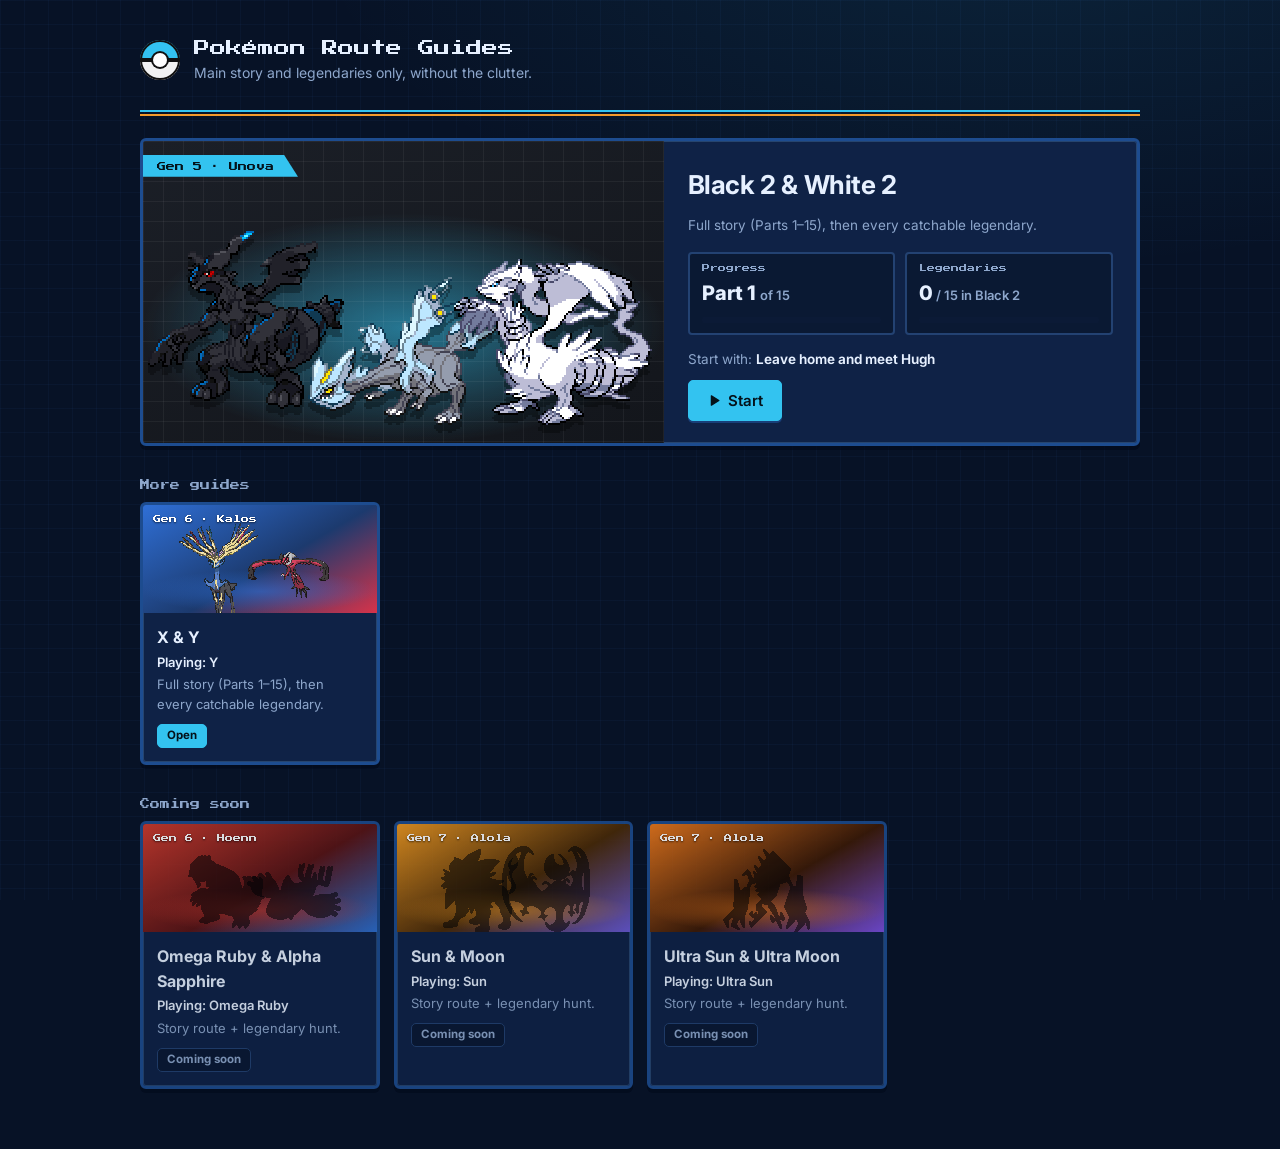
==== commit 7a4e354f: "Dark mode switch in the View menu, saved per device for every guide Uses the existing dark and light" ====
--- a/index.html
+++ b/index.html
@@ -5,7 +5,7 @@
 <meta name="viewport" content="width=device-width, initial-scale=1">
 <title>Pokémon Route Guides</title>
 <link href="https://fonts.googleapis.com/css2?family=Inter:wght@400;500;600;700;800&family=Press+Start+2P&display=swap" rel="stylesheet">
-<link rel="stylesheet" href="css/style.css?v=17">
+<link rel="stylesheet" href="css/style.css?v=18">
 </head>
 <body class="hub" data-mode="dark" data-skin="gen5">
 <header class="hub-head">
@@ -20,14 +20,15 @@
   <div id="hero"></div>
   <div id="others"></div>
 </main>
-<script src="js/icons.js?v=17"></script>
-<script src="games/registry.js?v=17"></script>
+<script src="js/icons.js?v=18"></script>
+<script src="games/registry.js?v=18"></script>
 <script>
   if ("serviceWorker" in navigator && location.protocol.startsWith("http")) navigator.serviceWorker.register("sw.js").catch(() => {});
   (() => {
     const esc = (s) => String(s).replace(/[&<>"]/g, (c) => ({ "&": "&amp;", "<": "&lt;", ">": "&gt;", '"': "&quot;" }[c]));
-    let last = null;
-    try { last = localStorage.getItem("pg.lastGame"); } catch {}
+    let last = null, dark = null;
+    try { last = localStorage.getItem("pg.lastGame"); dark = localStorage.getItem("pg.dark"); } catch {}
+    if (dark === "0") document.body.dataset.mode = "light"; // the guides' Dark mode switch
     const ready = GAMES.filter((g) => g.status === "ready");
     // The hero is the guide you're playing: the last one you opened, else the first ready one.
     const hero = ready.find((g) => g.id === last) || ready[0];
@@ -95,7 +96,7 @@
     };
     paint(null);
     const s = document.createElement("script");
-    s.src = `games/${hero.id}/data.js?v=17`;
+    s.src = `games/${hero.id}/data.js?v=18`;
     s.onload = () => paint(window.GAME);
     document.body.appendChild(s);
   })();
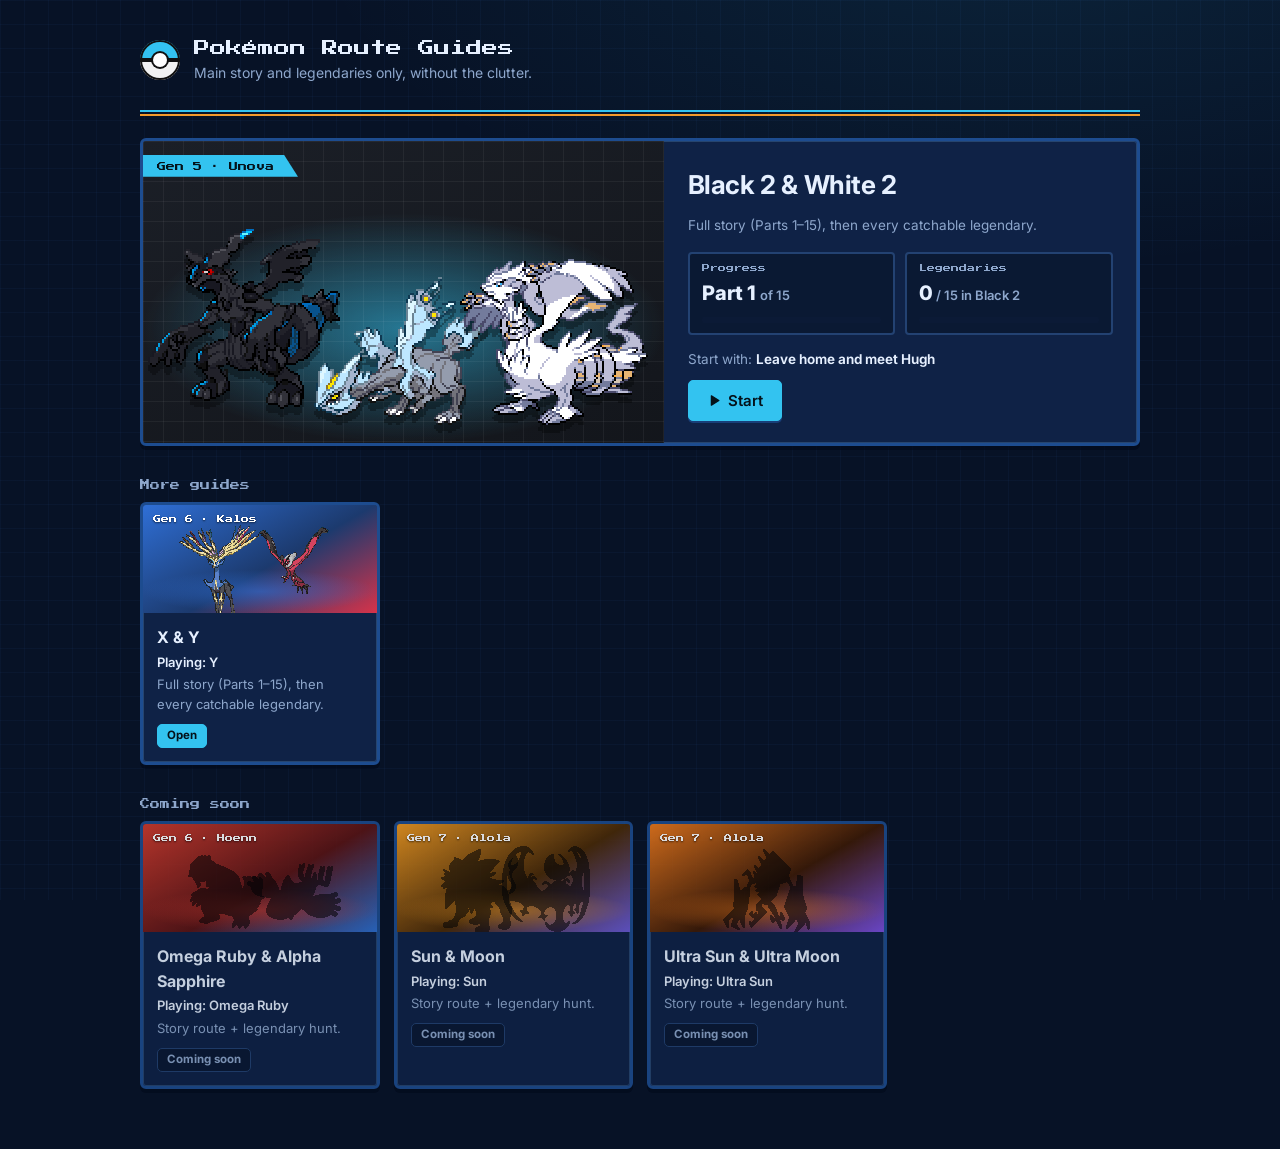
==== commit 81801bf4: "Legendary Dex: animated sprites that fit their frame instead of cropped stills The Dex drew a 64px s" ====
--- a/index.html
+++ b/index.html
@@ -5,7 +5,7 @@
 <meta name="viewport" content="width=device-width, initial-scale=1">
 <title>Pokémon Route Guides</title>
 <link href="https://fonts.googleapis.com/css2?family=Inter:wght@400;500;600;700;800&family=Press+Start+2P&display=swap" rel="stylesheet">
-<link rel="stylesheet" href="css/style.css?v=18">
+<link rel="stylesheet" href="css/style.css?v=19">
 </head>
 <body class="hub" data-mode="dark" data-skin="gen5">
 <header class="hub-head">
@@ -20,8 +20,8 @@
   <div id="hero"></div>
   <div id="others"></div>
 </main>
-<script src="js/icons.js?v=18"></script>
-<script src="games/registry.js?v=18"></script>
+<script src="js/icons.js?v=19"></script>
+<script src="games/registry.js?v=19"></script>
 <script>
   if ("serviceWorker" in navigator && location.protocol.startsWith("http")) navigator.serviceWorker.register("sw.js").catch(() => {});
   (() => {
@@ -96,7 +96,7 @@
     };
     paint(null);
     const s = document.createElement("script");
-    s.src = `games/${hero.id}/data.js?v=18`;
+    s.src = `games/${hero.id}/data.js?v=19`;
     s.onload = () => paint(window.GAME);
     document.body.appendChild(s);
   })();
--- a/css/style.css
+++ b/css/style.css
@@ -527,7 +527,6 @@
    to fit the frame (never up) instead of pixel-doubling. */
 body[data-skin="kalos"] .sp { image-rendering: auto; }
 body[data-skin="kalos"] .mon-spr .sp, body[data-skin="kalos"] .mon-spr .sp.png { width: auto; height: auto; max-width: 100px; max-height: 84px; margin: 0; object-fit: contain; }
-body[data-skin="kalos"] .t-spr .sp.png { width: auto; height: auto; max-width: 44px; max-height: 44px; }
 body[data-skin="kalos"] .tt-head img { width: auto; height: auto; max-width: 96px; max-height: 96px; margin: 0; image-rendering: auto; }
 
 /* ---------- Legendary encounter: the showpiece ---------- */
@@ -582,10 +581,12 @@
 .dexbar { height: 8px; border-radius: 2px; background: var(--panel-3); border: 1px solid var(--line); overflow: hidden; margin: 6px 0 10px; }
 .dexbar div { height: 100%; background: linear-gradient(90deg, var(--t-legend), color-mix(in srgb, var(--t-legend) 60%, #fff)); transition: width .3s; }
 .tgroup { font-size: 11px; text-transform: uppercase; letter-spacing: 1px; color: var(--muted); margin: 12px 0 4px; font-weight: 700; }
-.trow { display: grid; grid-template-columns: 44px 1fr auto; align-items: center; gap: 8px; padding: 4px 6px; border-radius: var(--r-sm); cursor: pointer; }
+.trow { display: grid; grid-template-columns: 56px 1fr auto; align-items: center; gap: 8px; padding: 4px 6px; border-radius: var(--r-sm); cursor: pointer; }
 .trow:hover { background: var(--panel-2); }
-.t-spr { width: 44px; height: 44px; overflow: hidden; display: grid; place-items: center; }
-.t-spr .sp.png { width: 64px; height: 64px; image-rendering: auto; }
+/* Dex icons: the animated sprite, shrunk to fit the whole Pokémon in the frame (sprites differ a lot
+   in size, so this scales smoothly rather than cropping). */
+.t-spr { width: 56px; height: 52px; display: grid; place-items: center; }
+.t-spr .sp, .t-spr .sp.png { width: auto; height: auto; max-width: 56px; max-height: 52px; margin: 0; object-fit: contain; image-rendering: auto; }
 .trow .tn { font-weight: 700; font-size: 13.5px; line-height: 1.2; }
 .trow .tl { color: var(--muted); font-weight: 600; font-size: 11.5px; }
 .trow .tw { font-size: 11.5px; color: var(--muted); line-height: 1.25; }
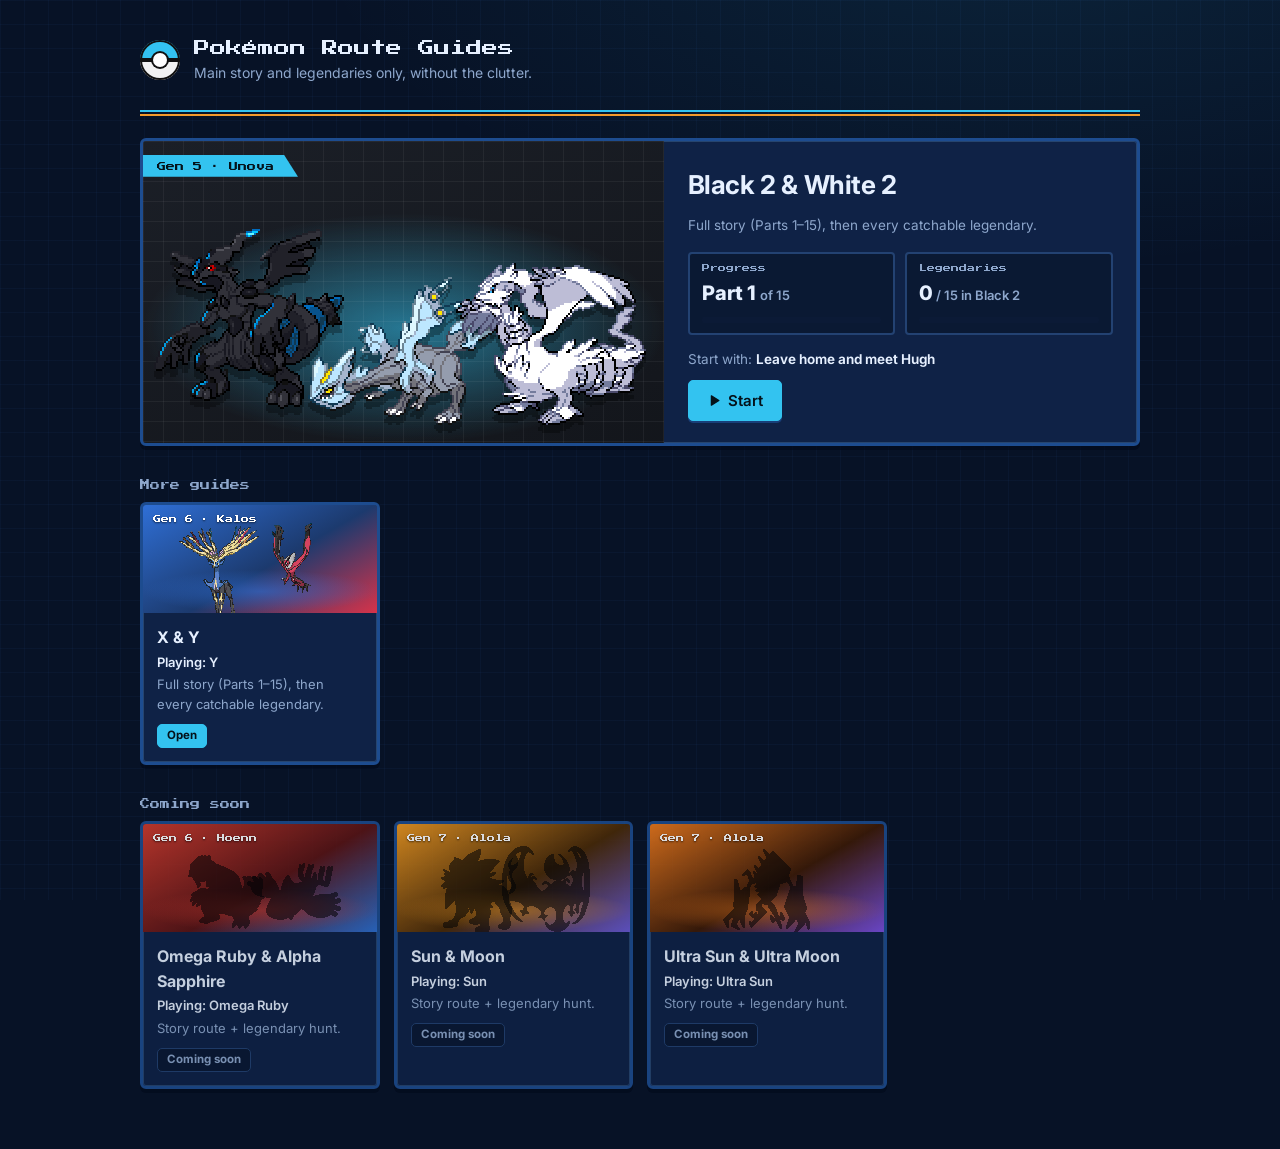
==== commit d3b760d1: "Guide directions for gyms, caves and mazes; Plasma Frigate passwords B2W2: Driftveil and Mistralton " ====
--- a/index.html
+++ b/index.html
@@ -5,7 +5,7 @@
 <meta name="viewport" content="width=device-width, initial-scale=1">
 <title>Pokémon Route Guides</title>
 <link href="https://fonts.googleapis.com/css2?family=Inter:wght@400;500;600;700;800&family=Press+Start+2P&display=swap" rel="stylesheet">
-<link rel="stylesheet" href="css/style.css?v=19">
+<link rel="stylesheet" href="css/style.css?v=20">
 </head>
 <body class="hub" data-mode="dark" data-skin="gen5">
 <header class="hub-head">
@@ -20,8 +20,8 @@
   <div id="hero"></div>
   <div id="others"></div>
 </main>
-<script src="js/icons.js?v=19"></script>
-<script src="games/registry.js?v=19"></script>
+<script src="js/icons.js?v=20"></script>
+<script src="games/registry.js?v=20"></script>
 <script>
   if ("serviceWorker" in navigator && location.protocol.startsWith("http")) navigator.serviceWorker.register("sw.js").catch(() => {});
   (() => {
@@ -96,7 +96,7 @@
     };
     paint(null);
     const s = document.createElement("script");
-    s.src = `games/${hero.id}/data.js?v=19`;
+    s.src = `games/${hero.id}/data.js?v=20`;
     s.onload = () => paint(window.GAME);
     document.body.appendChild(s);
   })();
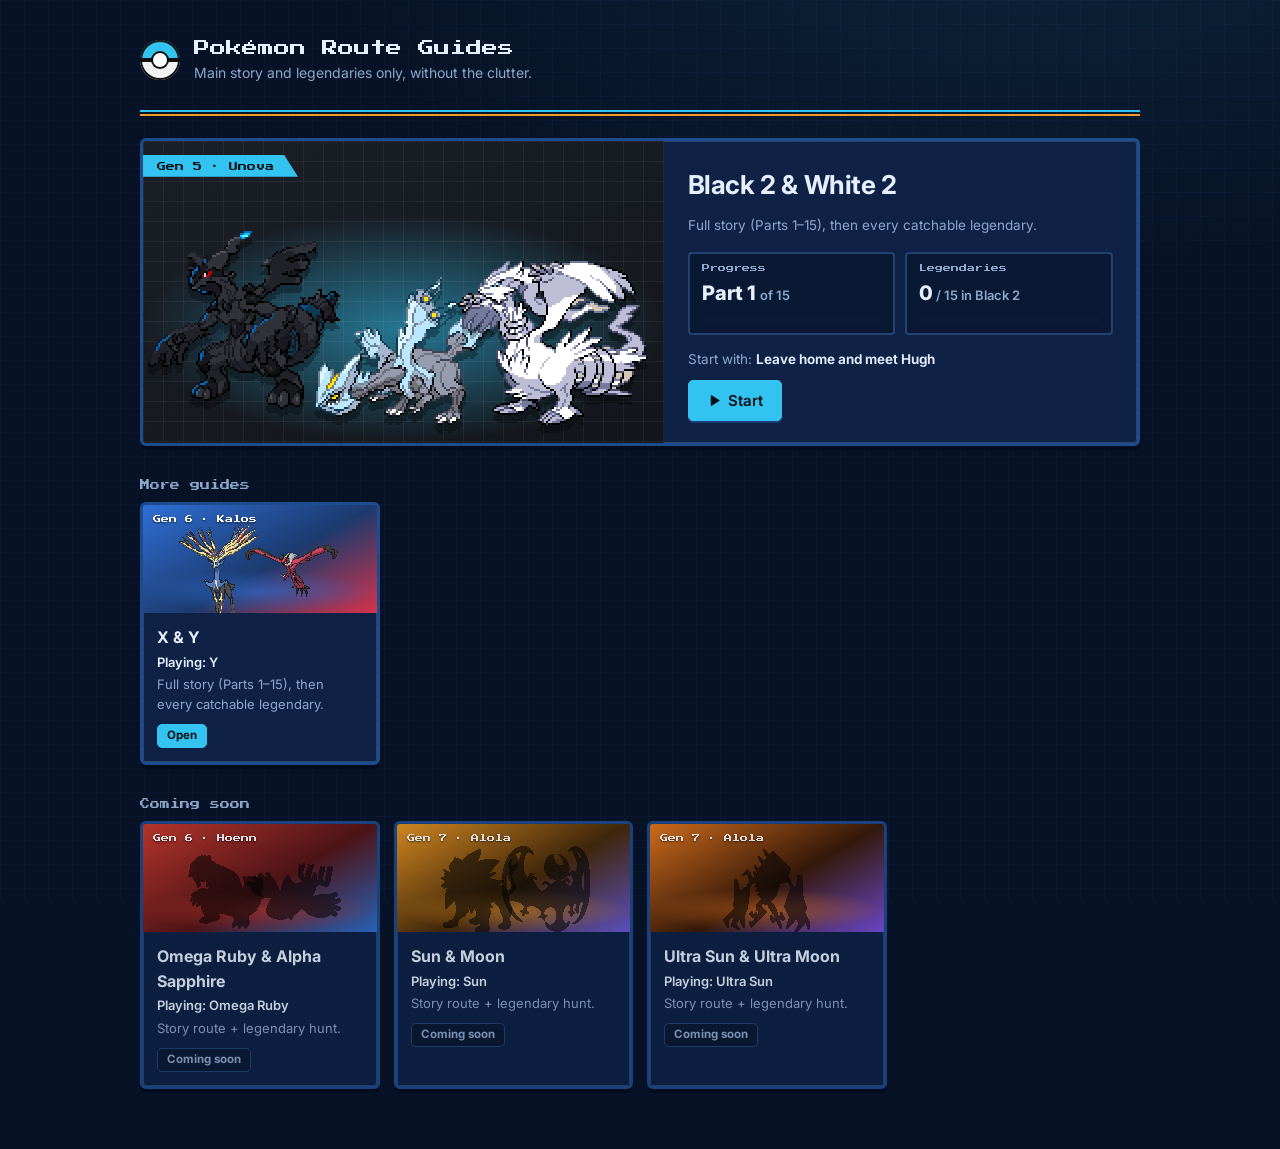
==== commit cd9a8031: "Readable step directions; Reading font option (Lexend, Atkinson, OpenDyslexic) Step directions in bo" ====
--- a/index.html
+++ b/index.html
@@ -5,7 +5,8 @@
 <meta name="viewport" content="width=device-width, initial-scale=1">
 <title>Pokémon Route Guides</title>
 <link href="https://fonts.googleapis.com/css2?family=Inter:wght@400;500;600;700;800&family=Press+Start+2P&display=swap" rel="stylesheet">
-<link rel="stylesheet" href="css/style.css?v=20">
+<link rel="stylesheet" href="css/style.css?v=21">
+<script src="js/readfont.js?v=21"></script>
 </head>
 <body class="hub" data-mode="dark" data-skin="gen5">
 <header class="hub-head">
@@ -20,8 +21,8 @@
   <div id="hero"></div>
   <div id="others"></div>
 </main>
-<script src="js/icons.js?v=20"></script>
-<script src="games/registry.js?v=20"></script>
+<script src="js/icons.js?v=21"></script>
+<script src="games/registry.js?v=21"></script>
 <script>
   if ("serviceWorker" in navigator && location.protocol.startsWith("http")) navigator.serviceWorker.register("sw.js").catch(() => {});
   (() => {
@@ -96,7 +97,7 @@
     };
     paint(null);
     const s = document.createElement("script");
-    s.src = `games/${hero.id}/data.js?v=20`;
+    s.src = `games/${hero.id}/data.js?v=21`;
     s.onload = () => paint(window.GAME);
     document.body.appendChild(s);
   })();
--- a/css/style.css
+++ b/css/style.css
@@ -203,6 +203,12 @@
 .menu-item small, .menu-sub { display: block; color: var(--muted); font-weight: 500; font-size: 12px; }
 .menu-item .ic { width: 17px; height: 17px; justify-self: center; }
 .menu-item input { accent-color: var(--accent); width: 16px; height: 16px; margin: 0; justify-self: center; }
+.font-pick { cursor: default; grid-template-columns: 20px 1fr; }
+.font-pick .aa { font: 700 14px var(--font); justify-self: center; color: var(--accent); }
+.font-pick select {
+  grid-column: 2; margin-top: 2px; padding: 5px 8px; border-radius: var(--r-sm); width: 100%;
+  font: 600 13px var(--font); color: var(--text); background: var(--panel-2); border: 1px solid var(--line);
+}
 .menu .sync-btn .menu-sub { grid-column: 2 / 4; margin-top: -4px; }
 .menu .sync-btn[data-state="ok"] .dot { background: var(--ok); }
 .menu .sync-btn[data-state="pending"] .dot, .menu .sync-btn[data-state="syncing"] .dot { background: var(--t-legend); animation: pulse 1s infinite; }
@@ -393,8 +399,12 @@
 .s-text, .after, .use, .callout { max-width: var(--read); }
 .s-body p { margin: 6px 0; }
 .after { margin-top: 10px; }
-.s-body ol { margin: 6px 0; padding-left: 20px; }
-.s-body li { margin: 3px 0; }
+.s-body ol, .s-body ul { margin: 8px 0; padding-left: 22px; }
+.s-body li { margin: 6px 0; padding-left: 2px; }
+.s-body li > ul { margin: 4px 0 6px; }
+.s-body li > ul > li { margin: 3px 0; }
+.s-body ol > li::marker { font-weight: 700; color: var(--accent); }
+.s-body ul > li::marker { color: var(--muted); }
 .callout {
   display: flex; gap: 8px; align-items: flex-start;
   margin-top: 10px; padding: 8px 12px; border-radius: var(--r-sm); font-size: 13.5px;
@@ -858,3 +868,18 @@
   .hub-head { padding-top: 22px; }
   .hub-head h1 { font-size: 12px; }
 }
+
+/* ---------- Reading font (View menu → Reading font; js/readfont.js sets html[data-font]) ----------
+   Only body text and buttons change; the pixel labels keep each game's look.
+   The reading fonts get a little more line and letter spacing, which helps with dyslexia. */
+@font-face { font-family: "OpenDyslexic"; font-style: normal; font-weight: 400; font-display: swap; src: url(../assets/fonts/opendyslexic-latin-400-normal.woff2) format("woff2"); }
+@font-face { font-family: "OpenDyslexic"; font-style: normal; font-weight: 500 900; font-display: swap; src: url(../assets/fonts/opendyslexic-latin-700-normal.woff2) format("woff2"); }
+@font-face { font-family: "OpenDyslexic"; font-style: italic; font-weight: 400; font-display: swap; src: url(../assets/fonts/opendyslexic-latin-400-italic.woff2) format("woff2"); }
+:root[data-font="lexend"] body { --font: Lexend, Inter, system-ui, sans-serif; }
+:root[data-font="atkinson"] body { --font: "Atkinson Hyperlegible", Inter, system-ui, sans-serif; }
+:root[data-font="dyslexic"] body { --font: OpenDyslexic, Inter, system-ui, sans-serif; }
+:root:is([data-font="lexend"], [data-font="atkinson"], [data-font="dyslexic"]) .s-body { line-height: 1.7; letter-spacing: .01em; word-spacing: .06em; }
+:root:is([data-font="lexend"], [data-font="atkinson"], [data-font="dyslexic"]) .s-title { line-height: 1.45; }
+/* OpenDyslexic runs wide and tall: step it down a touch so lines keep their length. */
+:root[data-font="dyslexic"] .s-body { font-size: 13.5px; line-height: 1.75; }
+:root[data-font="dyslexic"] .s-title { font-size: 14.5px; }
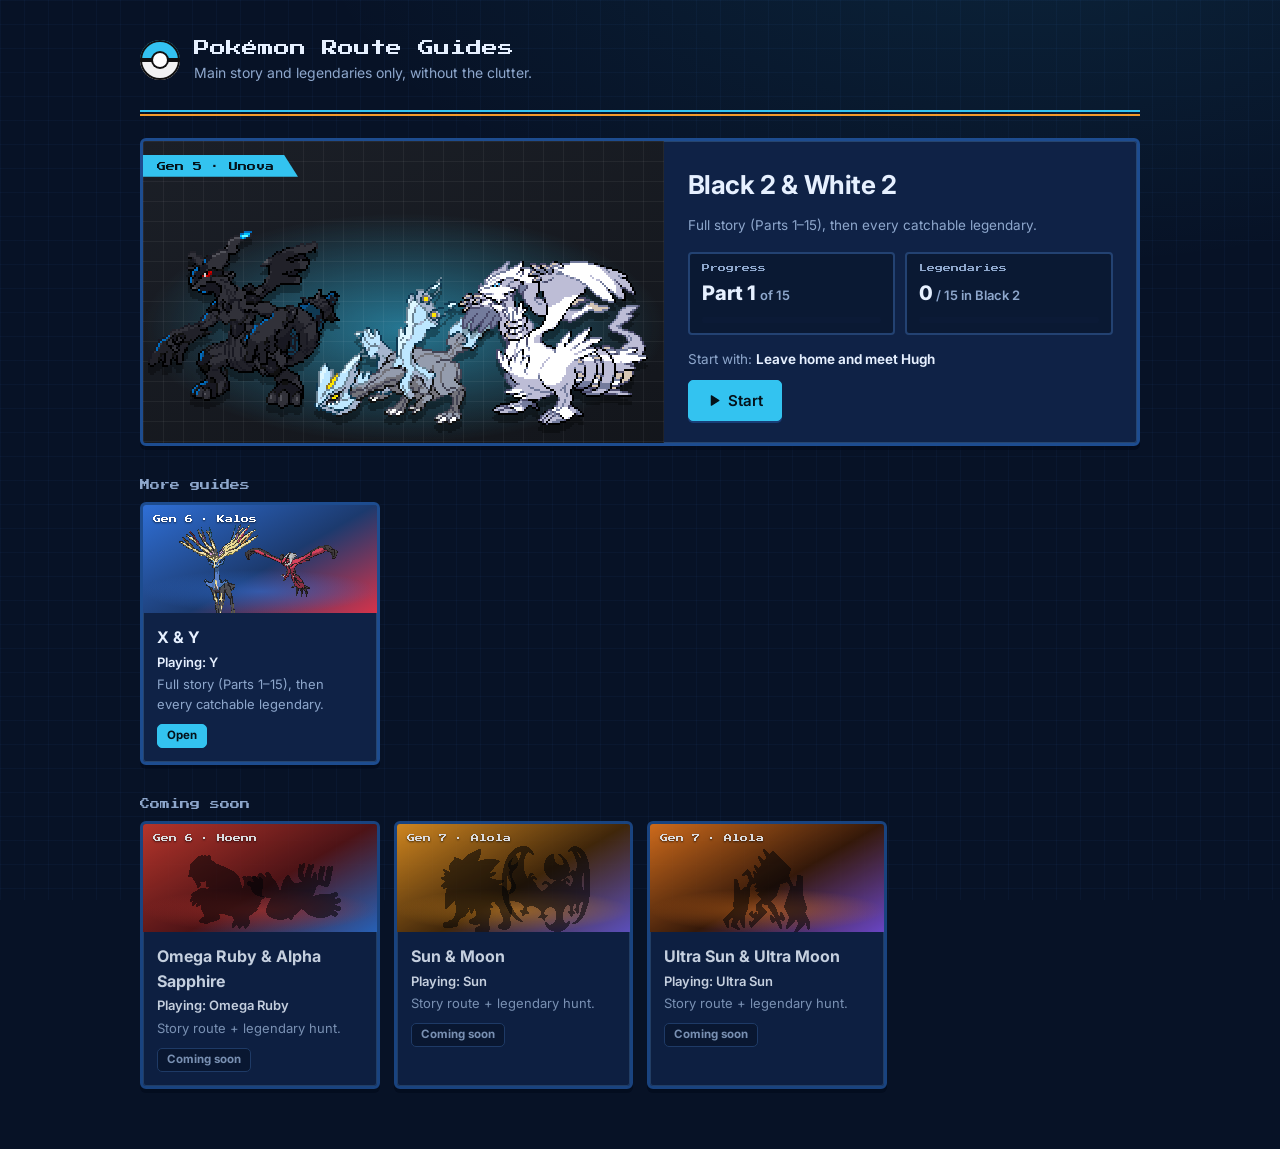
==== commit 388ec94b: "Pokédex panel: evolutions, locations and level-up moves per game Splits the Types panel in two. Type" ====
--- a/index.html
+++ b/index.html
@@ -5,8 +5,8 @@
 <meta name="viewport" content="width=device-width, initial-scale=1">
 <title>Pokémon Route Guides</title>
 <link href="https://fonts.googleapis.com/css2?family=Inter:wght@400;500;600;700;800&family=Press+Start+2P&display=swap" rel="stylesheet">
-<link rel="stylesheet" href="css/style.css?v=21">
-<script src="js/readfont.js?v=21"></script>
+<link rel="stylesheet" href="css/style.css?v=22">
+<script src="js/readfont.js?v=22"></script>
 </head>
 <body class="hub" data-mode="dark" data-skin="gen5">
 <header class="hub-head">
@@ -21,8 +21,8 @@
   <div id="hero"></div>
   <div id="others"></div>
 </main>
-<script src="js/icons.js?v=21"></script>
-<script src="games/registry.js?v=21"></script>
+<script src="js/icons.js?v=22"></script>
+<script src="games/registry.js?v=22"></script>
 <script>
   if ("serviceWorker" in navigator && location.protocol.startsWith("http")) navigator.serviceWorker.register("sw.js").catch(() => {});
   (() => {
@@ -97,7 +97,7 @@
     };
     paint(null);
     const s = document.createElement("script");
-    s.src = `games/${hero.id}/data.js?v=21`;
+    s.src = `games/${hero.id}/data.js?v=22`;
     s.onload = () => paint(window.GAME);
     document.body.appendChild(s);
   })();
--- a/css/style.css
+++ b/css/style.css
@@ -753,24 +753,25 @@
   .tracker.open { transform: none; }
   body.drawer-open { overflow: hidden; }
 }
-@media (max-width: 1100px) { #regionBtn .bl, #typesBtn .bl, .menu-btn .bl { display: none; } }
+@media (max-width: 1100px) { #regionBtn .bl, #typesBtn .bl, #pokedexBtn .bl, .menu-btn .bl { display: none; } }
 @media (max-width: 900px) {
   .legend-card { grid-template-columns: minmax(0, 1fr); }
   .lc-stage { height: 190px; }
 }
 @media (max-width: 760px) {
-  /* Two rows: brand + Dex + menu, then the version, starter and tools. */
-  .topbar { display: grid; grid-template-columns: auto minmax(0, 1fr) auto auto; gap: 8px; padding: 8px 12px; }
+  /* Two rows: brand + region map + Dex + menu, then the version, starter, Pokédex and Types. */
+  .topbar { display: grid; grid-template-columns: auto minmax(0, 1fr) auto auto auto; gap: 8px; padding: 8px 12px; }
   .controls { display: contents; }
   .brand { grid-column: 1 / 3; grid-row: 1; overflow: hidden; }
-  .dex-btn { grid-column: 3; grid-row: 1; justify-self: end; }
+  .dex-btn { grid-column: 4; grid-row: 1; justify-self: end; }
   .dex-btn .bl { display: none; }
-  .menu-wrap { grid-column: 4; grid-row: 1; justify-self: end; }
+  .menu-wrap { grid-column: 5; grid-row: 1; justify-self: end; }
   .seg { grid-column: 1; grid-row: 2; }
-  .sel { grid-column: 2; grid-row: 2; justify-self: start; min-width: 0; }
+  .sel { grid-column: 2 / 4; grid-row: 2; justify-self: start; min-width: 0; }
   .sel select { max-width: 100%; }
-  #regionBtn { grid-column: 3; grid-row: 2; justify-self: end; }
-  #typesBtn { grid-column: 4; grid-row: 2; justify-self: end; }
+  #regionBtn { grid-column: 3; grid-row: 1; justify-self: end; }
+  #pokedexBtn { grid-column: 4; grid-row: 2; justify-self: end; }
+  #typesBtn { grid-column: 5; grid-row: 2; justify-self: end; }
   #starterLabel { display: none; }
   .seg button { padding: 5px 9px; font-size: 12.5px; }
   .brand h1 { font-size: 10px; }
@@ -883,3 +884,75 @@
 /* OpenDyslexic runs wide and tall: step it down a touch so lines keep their length. */
 :root[data-font="dyslexic"] .s-body { font-size: 13.5px; line-height: 1.75; }
 :root[data-font="dyslexic"] .s-title { font-size: 14.5px; }
+
+/* ---------- Pokédex panel (js/pokedex.js) ---------- */
+.pokedex-dlg { width: min(780px, calc(100vw - 24px)); }
+.pd-ver { display: flex; align-items: center; gap: 6px; margin-left: auto; font-size: 12px; color: var(--muted); font-weight: 700; }
+.pd-ver select {
+  padding: 5px 8px; border-radius: var(--r-sm); font: 600 13px var(--font);
+  color: var(--text); background: var(--panel-2); border: 1px solid var(--line);
+}
+.pd-search { position: sticky; top: 52px; z-index: 2; background: var(--panel); padding: 12px 0 8px; }
+.pd-search input {
+  width: 100%; padding: 10px 12px; font: inherit; font-size: 15px; border-radius: var(--r-sm);
+  border: 2px solid var(--frame); background: var(--panel-3); color: var(--text);
+}
+.pd-grid { display: grid; grid-template-columns: repeat(auto-fill, minmax(150px, 1fr)); gap: 8px; margin-top: 4px; }
+.pd-card {
+  display: grid; grid-template-columns: 48px 1fr; grid-template-rows: auto auto; align-items: center; gap: 0 6px;
+  padding: 6px 8px; text-align: left; cursor: pointer; color: var(--text);
+  background: var(--panel-2); border: 1px solid var(--line); border-radius: var(--r-sm); font: inherit;
+}
+.pd-card:hover, .pd-card:focus-visible { border-color: var(--accent); }
+.pd-card img { grid-row: 1 / 3; width: 48px; height: 48px; object-fit: contain; image-rendering: pixelated; }
+.pd-cn { display: flex; align-items: baseline; gap: 5px; min-width: 0; }
+.pd-cn b { font-size: 13.5px; overflow: hidden; text-overflow: ellipsis; white-space: nowrap; }
+.pd-cn small { color: var(--muted); font-size: 11px; }
+.pd-ct { display: flex; gap: 3px; flex-wrap: wrap; }
+.pd-ct .ty { font-size: 9px; padding: 1px 5px; }
+.pd-more { margin: 12px auto 0; display: block; }
+.pd-back { margin: 14px 0 4px; }
+.pd-back .ic { transform: rotate(90deg); }
+.pd-head { margin-top: 6px; }
+.pd-head .pd-big { width: 96px; height: 96px; object-fit: contain; image-rendering: pixelated; }
+body[data-skin="kalos"] .pd-head .pd-big { image-rendering: auto; }
+.pd-jump { display: flex; flex-wrap: wrap; gap: 4px 12px; margin-top: 8px; font-size: 12.5px; }
+.pd-jump a { color: var(--accent); font-weight: 600; text-decoration: none; }
+.pd-jump a:hover { text-decoration: underline; }
+.pd-sec { border-top: 1px solid var(--line); margin-top: 14px; padding-top: 10px; scroll-margin-top: 60px; }
+.pd-sec h3 { margin: 0 0 8px; font-size: 15px; display: flex; align-items: center; gap: 10px; flex-wrap: wrap; }
+.pd-types-btn { margin-left: auto; font-size: 12px; padding: 4px 9px; }
+.pd-none { color: var(--muted); font-size: 13.5px; margin: 4px 0; }
+.pd-link { font: inherit; color: var(--accent); background: none; border: 0; padding: 0; cursor: pointer; font-weight: 700; text-decoration: underline; }
+
+/* evolution tree: stages left to right, branches (e.g. Eevee) stacked */
+.pd-evo { overflow-x: auto; padding-bottom: 4px; }
+.pd-stage { display: flex; align-items: center; gap: 6px; }
+.pd-kids { display: flex; flex-direction: column; gap: 6px; }
+.pd-branch { display: flex; align-items: center; gap: 6px; }
+.pd-how { max-width: 170px; font-size: 12px; color: var(--muted); line-height: 1.35; display: flex; align-items: center; gap: 6px; }
+.pd-arrow { font-size: 18px; color: var(--accent); font-weight: 800; }
+.pd-evo-mon {
+  display: flex; flex-direction: column; align-items: center; gap: 0; min-width: 76px; padding: 4px 6px 6px; cursor: pointer;
+  background: var(--panel-2); border: 1px solid var(--line); border-radius: var(--r-sm); color: var(--text); font: 600 12.5px var(--font);
+}
+.pd-evo-mon img { width: 56px; height: 56px; object-fit: contain; image-rendering: pixelated; }
+.pd-evo-mon.on { border-color: var(--accent); box-shadow: inset 0 0 0 1px var(--accent); }
+
+/* moves + locations tables */
+.pd-table { width: 100%; border-collapse: collapse; font-size: 13px; }
+.pd-table th { text-align: left; font-size: 11px; text-transform: uppercase; letter-spacing: .4px; color: var(--muted); padding: 4px 6px; border-bottom: 2px solid var(--line); }
+.pd-table td { padding: 5px 6px; border-bottom: 1px solid var(--line); vertical-align: top; }
+.pd-table .num { text-align: right; white-space: nowrap; font-variant-numeric: tabular-nums; }
+.pd-table th.num { text-align: right; }
+.pd-table .ty { font-size: 9.5px; padding: 1px 6px; }
+.pd-table small { display: block; color: var(--muted); font-size: 11.5px; }
+.pd-loc tr:not(.pd-first) td { border-top: 0; }
+.pd-loc tr.pd-first td { border-top: 1px solid var(--line); }
+.pd-loc td:first-child { font-weight: 700; }
+.pd-cls { font-size: 10.5px; font-weight: 800; padding: 1px 6px; border-radius: 3px; color: #fff; }
+.pd-cls.pd-ph { background: #c4442c; } .pd-cls.pd-sp { background: #3a64b8; } .pd-cls.pd-st { background: #7a7f8c; }
+@media (max-width: 560px) {
+  .pd-moves th:nth-child(4), .pd-moves td:nth-child(4), .pd-moves th:nth-child(7), .pd-moves td:nth-child(7) { display: none; }
+  .pd-ver span { display: none; }
+}
